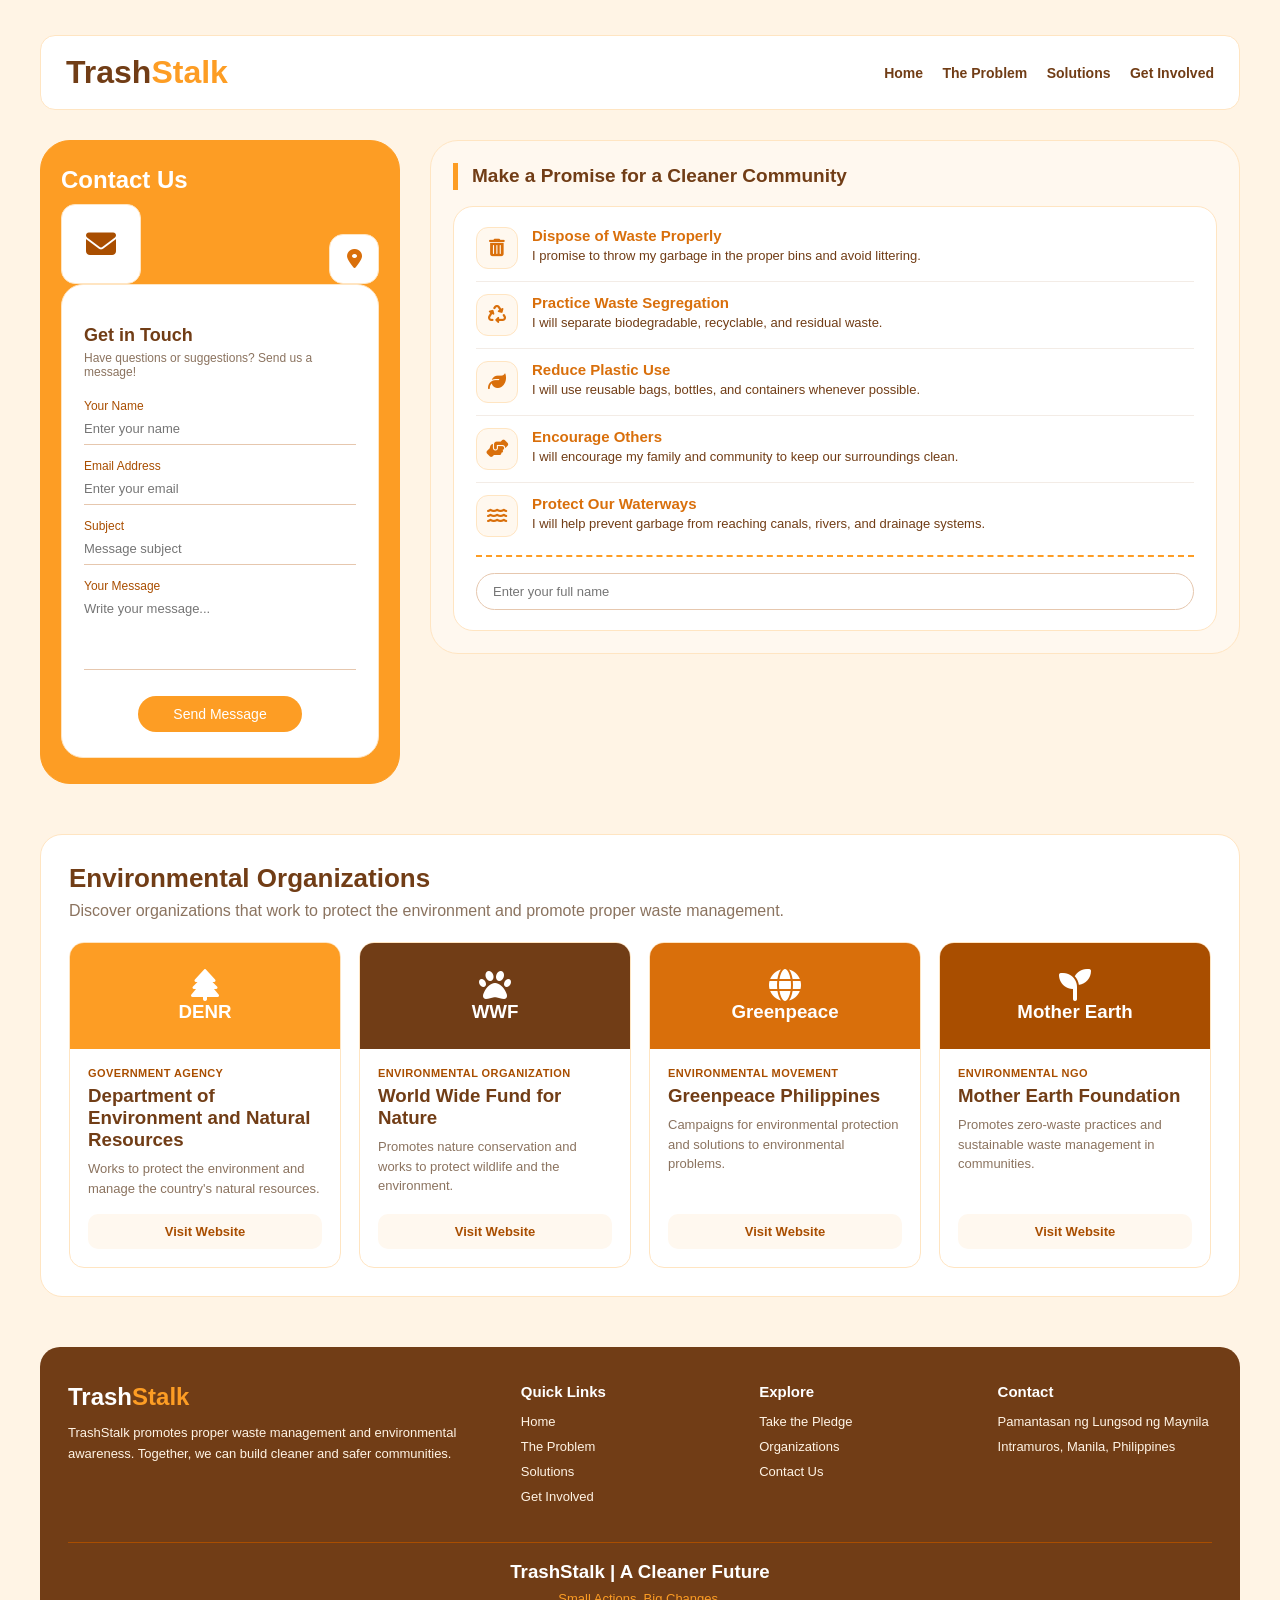
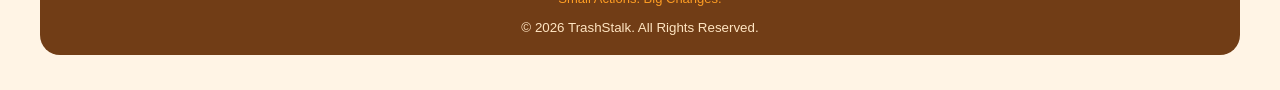
==== contact.html @ ccfb6113 "lahat" ====
<!DOCTYPE html>
<html lang="en">
<head>
    <meta charset="UTF-8">
    <meta name="viewport" content="width=device-width, initial-scale=1.0">

    <title>TrashStalk | Get Involved</title>

    <link rel="stylesheet" href="https://cdnjs.cloudflare.com/ajax/libs/font-awesome/6.5.0/css/all.min.css">

    <style>
        * {
            box-sizing: border-box;
            margin: 0;
            padding: 0;
            font-family: Arial, sans-serif;
        }

        html {
            scroll-behavior: smooth;
        }

        body {
            background-color: #FFF4E5;
            color: #713D16;
            min-height: 100vh;
            padding: 35px 25px;
        }

        /* HEADER */
        header {
            max-width: 1200px;
            margin: auto;
            background-color: #FFFFFF;
            padding: 18px 25px;
            border-radius: 15px;
            border: 1px solid #FFE5C2;
            display: flex;
            justify-content: space-between;
            align-items: center;
        }

        header h1 {
            color: #713D16;
        }

        header h1 span {
            color: #FD9D24;
        }

        nav a {
            color: #713D16;
            text-decoration: none;
            margin-left: 15px;
            font-weight: bold;
            font-size: 14px;
        }

        nav a:hover {
            color: #D96F0B;
        }

        main {
            max-width: 1200px;
            margin: auto;
        }

        .page-wrapper {
            display: flex;
            gap: 30px;
            align-items: flex-start;
            margin-top: 30px;
        }

        /* CONTACT SECTION */
        .card-container {
            width: 360px;
            flex-shrink: 0;
            background-color: #FD9D24;
            padding: 25px 20px;
            border-radius: 30px;
            border: 1px solid #FD9D24;
        }

        .contact-title {
            color: #FFFFFF;
            font-size: 24px;
            margin-bottom: 20px;
        }

        input[type="radio"] {
            display: none;
        }

        .tabs {
            display: flex;
            justify-content: space-between;
            align-items: flex-end;
            height: 70px;
            position: relative;
            z-index: 2;
        }

        .tab-icon {
            background-color: #FFFFFF;
            color: #D96F0B;
            width: 50px;
            height: 50px;
            border-radius: 14px;
            display: flex;
            justify-content: center;
            align-items: center;
            font-size: 20px;
            cursor: pointer;
            transition: 0.4s;
            border: 1px solid #FFE5C2;
        }

        #btn-contact:checked ~ .tabs label[for="btn-contact"],
        #btn-map:checked ~ .tabs label[for="btn-map"] {
            width: 80px;
            height: 80px;
            font-size: 30px;
            color: #A94E00;
        }

        .slider-window {
            background-color: #FFFFFF;
            border-radius: 22px;
            overflow: hidden;
            border: 1px solid #FFE5C2;
        }

        .slider-track {
            display: flex;
            width: 200%;
            transition: transform 0.5s ease;
        }

        #btn-contact:checked ~ .slider-window .slider-track {
            transform: translateX(0);
        }

        #btn-map:checked ~ .slider-window .slider-track {
            transform: translateX(-50%);
        }

        .slide {
            width: 50%;
            flex-shrink: 0;
            padding: 40px 22px 25px;
        }

        .slide h2 {
            color: #713D16;
            font-size: 18px;
            margin-bottom: 5px;
        }

        .slide p {
            color: #8B735F;
            font-size: 12px;
            margin-bottom: 20px;
        }

        .slide form label {
            display: block;
            font-size: 12px;
            color: #A94E00;
            margin-top: 14px;
        }

        .slide form input,
        .slide form textarea {
            width: 100%;
            border: none;
            border-bottom: 1px solid #E6C7AE;
            padding: 8px 0;
            font-size: 13px;
            outline: none;
            resize: none;
            color: #713D16;
        }

        .slide form input:focus,
        .slide form textarea:focus {
            border-bottom: 1px solid #FD9D24;
        }

        .submit-btn {
            display: block;
            margin: 22px auto 0;
            padding: 10px 35px;
            background-color: #FD9D24;
            color: #FFFFFF;
            border: none;
            border-radius: 20px;
            font-size: 14px;
            cursor: pointer;
        }

        .submit-btn:hover {
            background-color: #D96F0B;
        }

        /* MAP */
        .map-box {
            margin-top: 15px;
            height: 270px;
            border-radius: 15px;
            overflow: hidden;
            position: relative;
        }

        .map-box iframe {
            width: 100%;
            height: 100%;
            border: none;
        }

        .map-label {
            position: absolute;
            top: 10px;
            left: 10px;
            right: 10px;
            background-color: #FFFFFF;
            padding: 10px;
            border-radius: 8px;
            border: 1px solid #FFE5C2;
            font-size: 11px;
            z-index: 1;
        }

        .map-label strong {
            display: block;
            color: #713D16;
        }

        .map-label span {
            display: block;
            color: #8B735F;
            margin-top: 4px;
        }

        /* PLEDGE SECTION */
        .pledge-container {
            flex: 1;
            background-color: #FFF8EF;
            border: 1px solid #FFE5C2;
            padding: 22px;
            border-radius: 28px;
        }

        .pledge-main-title {
            color: #713D16;
            border-left: 5px solid #FD9D24;
            padding-left: 14px;
            font-size: 19px;
            line-height: 1.4;
            margin-bottom: 16px;
        }

        .pledge-card {
            background-color: #FFFFFF;
            border-radius: 20px;
            padding: 20px 22px;
            border: 1px solid #FFE5C2;
        }

        .pledge-list {
            display: flex;
            flex-direction: column;
            gap: 12px;
        }

        .pledge-item {
            display: flex;
            align-items: flex-start;
            gap: 14px;
            padding-bottom: 12px;
            border-bottom: 1px solid #F3ECE6;
        }

        .pledge-item:last-child {
            border-bottom: none;
            padding-bottom: 0;
        }

        .pledge-icon {
            width: 42px;
            height: 42px;
            flex-shrink: 0;
            background-color: #FFF8EF;
            color: #D96F0B;
            border-radius: 12px;
            border: 1px solid #FFE5C2;
            display: flex;
            justify-content: center;
            align-items: center;
            font-size: 18px;
        }

        .pledge-text h3 {
            font-size: 15px;
            color: #D96F0B;
            margin-bottom: 3px;
        }

        .pledge-text p {
            font-size: 13px;
            color: #713D16;
            line-height: 1.45;
        }

        .pledge-sign {
            margin-top: 18px;
            padding-top: 16px;
            border-top: 2px dashed #FD9D24;
            display: flex;
            gap: 12px;
            align-items: center;
        }

        .pledge-sign input {
            flex: 1;
            min-width: 0;
            border: 1px solid #E6C7AE;
            border-radius: 20px;
            padding: 10px 16px;
            font-size: 13px;
            color: #713D16;
            outline: none;
        }

        .pledge-sign input:focus {
            border-color: #FD9D24;
        }

        /* ORGANIZATIONS */
        .organizations {
            margin-top: 50px;
            background-color: #FFFFFF;
            padding: 28px;
            border-radius: 22px;
            border: 1px solid #FFE5C2;
        }

        .organizations > h1 {
            color: #713D16;
            font-size: 26px;
        }

        .section-description {
            color: #8B735F;
            margin-top: 8px;
            margin-bottom: 22px;
        }

        .organization-list {
            display: grid;
            grid-template-columns: repeat(4, 1fr);
            gap: 18px;
        }

        .organization-card {
            background-color: #FFFFFF;
            border: 1px solid #FFE5C2;
            border-radius: 15px;
            overflow: hidden;
            display: flex;
            flex-direction: column;
            transition: transform 0.2s ease;
        }

        .organization-card:hover {
            transform: translateY(-3px);
        }

        .organization-heading {
            padding: 26px 12px;
            color: #FFFFFF;
            text-align: center;
        }

        .denr {
            background-color: #FD9D24;
        }

        .wwf {
            background-color: #713D16;
        }

        .greenpeace {
            background-color: #D96F0B;
        }

        .mother-earth {
            background-color: #A94E00;
        }

        .organization-info {
            padding: 18px;
            flex: 1;
            display: flex;
            flex-direction: column;
        }

        .organization-info small {
            color: #A94E00;
            font-weight: bold;
            text-transform: uppercase;
            font-size: 11px;
            letter-spacing: 0.4px;
        }

        .organization-info h3 {
            margin-top: 6px;
            margin-bottom: 8px;
            color: #713D16;
        }

        .organization-info p {
            color: #8B735F;
            font-size: 13px;
            line-height: 1.5;
            margin-bottom: 16px;
            flex: 1;
        }

        .organization-info a {
            display: block;
            background-color: #FFF8EF;
            color: #A94E00;
            text-align: center;
            padding: 10px;
            border-radius: 10px;
            font-size: 13px;
            font-weight: bold;
            text-decoration: none;
            transition: 0.25s ease;
        }

        .organization-info a:hover {
            background-color: #FD9D24;
            color: #FFFFFF;
        }

        /* FOOTER */
        footer {
            max-width: 1200px;
            margin: 50px auto 0;
            background-color: #713D16;
            color: #FFFFFF;
            padding: 36px 28px 20px;
            border-radius: 20px;
        }

        .footer-content {
            display: grid;
            grid-template-columns: 2fr 1fr 1fr 1fr;
            gap: 24px;
        }

        .footer-about h2 {
            margin-bottom: 12px;
        }

        .footer-about h2 span {
            color: #FD9D24;
        }

        .footer-about p {
            color: #FFF4E5;
            font-size: 13px;
            line-height: 1.6;
        }

        .footer-links h3 {
            font-size: 15px;
            color: #FFFFFF;
            margin-bottom: 14px;
        }

        .footer-links a,
        .footer-links p {
            display: block;
            color: #FFF4E5;
            font-size: 13px;
            margin-bottom: 10px;
            text-decoration: none;
        }

        .footer-links a:hover {
            color: #FD9D24;
        }

        .footer-bottom {
            text-align: center;
            border-top: 1px solid #A94E00;
            margin-top: 28px;
            padding-top: 18px;
        }

        .footer-bottom h3 {
            margin-bottom: 8px;
        }

        .footer-bottom p {
            color: #FD9D24;
            font-size: 13px;
            margin-bottom: 5px;
        }

        .footer-bottom small {
            display: block;
            color: #FFE5C2;
            margin-top: 14px;
        }

        /* RESPONSIVENESS */
        @media (max-width: 900px) {
            .page-wrapper {
                flex-direction: column;
            }

            .card-container {
                width: 100%;
            }

            .pledge-container {
                width: 100%;
            }

            .organization-list {
                grid-template-columns: repeat(2, 1fr);
            }

            .footer-content {
                grid-template-columns: repeat(2, 1fr);
            }
        }

        @media (max-width: 600px) {
            body {
                padding: 15px;
            }

            header {
                flex-direction: column;
                gap: 15px;
                text-align: center;
            }

            nav a {
                margin: 0 8px;
            }

            .pledge-container {
                padding: 18px;
            }

            .pledge-card {
                padding: 18px;
            }

            .pledge-item {
                flex-direction: column;
            }

            .pledge-sign {
                flex-direction: column;
            }

            .pledge-sign input {
                width: 100%;
            }

            .organization-list {
                grid-template-columns: 1fr;
            }

            .footer-content {
                grid-template-columns: 1fr;
            }
        }
    </style>
</head>

<body>

    <!-- HEADER -->
    <header>
        <h1>Trash<span>Stalk</span></h1>

        <nav>
            <a href="index.html">Home</a>
            <a href="problem.html">The Problem</a>
            <a href="solutions.html">Solutions</a>
            <a href="get-involved.html">Get Involved</a>
        </nav>
    </header>

    <main>

        <div class="page-wrapper">

            <!-- CONTACT SECTION -->
            <section class="card-container" id="contact">

                <h1 class="contact-title">Contact Us</h1>

                <input type="radio" name="slider" id="btn-contact" checked>
                <input type="radio" name="slider" id="btn-map">

                <div class="tabs">

                    <label for="btn-contact" class="tab-icon">
                        <i class="fas fa-envelope"></i>
                    </label>

                    <label for="btn-map" class="tab-icon">
                        <i class="fas fa-map-marker-alt"></i>
                    </label>

                </div>

                <div class="slider-window">

                    <div class="slider-track">

                        <!-- CONTACT FORM -->
                        <div class="slide">

                            <h2>Get in Touch</h2>

                            <p>
                                Have questions or suggestions?
                                Send us a message!
                            </p>

                            <form action="mailto:trashstalk@example.com"
                                method="post"
                                enctype="text/plain">

                                <label for="name">Your Name</label>
                                <input
                                    type="text"
                                    id="name"
                                    name="Name"
                                    placeholder="Enter your name"
                                    required
                                >

                                <label for="email">Email Address</label>
                                <input
                                    type="email"
                                    id="email"
                                    name="Email"
                                    placeholder="Enter your email"
                                    required
                                >

                                <label for="subject">Subject</label>
                                <input
                                    type="text"
                                    id="subject"
                                    name="Subject"
                                    placeholder="Message subject"
                                    required
                                >

                                <label for="message">Your Message</label>
                                <textarea
                                    id="message"
                                    name="Message"
                                    rows="4"
                                    placeholder="Write your message..."
                                    required
                                ></textarea>

                                <button type="submit" class="submit-btn">
                                    Send Message
                                </button>

                            </form>

                        </div>

                        <!-- MAP -->
                        <div class="slide">

                            <h2>Find Us Here</h2>

                            <p>
                                Visit us and learn more about our advocacy.
                            </p>

                            <div class="map-box">

                                <div class="map-label">
                                    <strong>TrashStalk</strong>
                                    <span>Pamantasan ng Lungsod ng Maynila</span>
                                </div>

                                <iframe
                                    src="https://maps.google.com/maps?q=Pamantasan%20ng%20Lungsod%20ng%20Maynila&t=&z=15&ie=UTF8&iwloc=&output=embed"
                                    loading="lazy"
                                    allowfullscreen>
                                </iframe>

                            </div>

                        </div>

                    </div>
                </div>

            </section>

            <!-- PLEDGE SECTION -->
            <section class="pledge-container" id="pledge">

                <h2 class="pledge-main-title">
                    Make a Promise for a Cleaner Community
                </h2>

                <div class="pledge-card">

                    <div class="pledge-list">

                        <div class="pledge-item">

                            <div class="pledge-icon">
                                <i class="fas fa-trash-alt"></i>
                            </div>

                            <div class="pledge-text">
                                <h3>Dispose of Waste Properly</h3>

                                <p>
                                    I promise to throw my garbage in the
                                    proper bins and avoid littering.
                                </p>
                            </div>

                        </div>

                        <div class="pledge-item">

                            <div class="pledge-icon">
                                <i class="fas fa-recycle"></i>
                            </div>

                            <div class="pledge-text">
                                <h3>Practice Waste Segregation</h3>

                                <p>
                                    I will separate biodegradable,
                                    recyclable, and residual waste.
                                </p>
                            </div>

                        </div>

                        <div class="pledge-item">

                            <div class="pledge-icon">
                                <i class="fas fa-leaf"></i>
                            </div>

                            <div class="pledge-text">
                                <h3>Reduce Plastic Use</h3>

                                <p>
                                    I will use reusable bags, bottles,
                                    and containers whenever possible.
                                </p>
                            </div>

                        </div>

                        <div class="pledge-item">

                            <div class="pledge-icon">
                                <i class="fas fa-hands-helping"></i>
                            </div>

                            <div class="pledge-text">
                                <h3>Encourage Others</h3>

                                <p>
                                    I will encourage my family and community
                                    to keep our surroundings clean.
                                </p>
                            </div>

                        </div>

                        <div class="pledge-item">

                            <div class="pledge-icon">
                                <i class="fas fa-water"></i>
                            </div>

                            <div class="pledge-text">
                                <h3>Protect Our Waterways</h3>

                                <p>
                                    I will help prevent garbage from reaching
                                    canals, rivers, and drainage systems.
                                </p>
                            </div>

                        </div>

                    </div>

                    <!-- PLEDGE NAME INPUT -->
                    <div class="pledge-sign">

                        <input
                            type="text"
                            id="pledgeName"
                            name="pledgeName"
                            placeholder="Enter your full name"
                        >

                    </div>

                </div>

            </section>

        </div>

        <!-- ENVIRONMENTAL ORGANIZATIONS -->
        <section class="organizations" id="organizations">

            <h1>Environmental Organizations</h1>

            <p class="section-description">
                Discover organizations that work to protect the environment
                and promote proper waste management.
            </p>

            <div class="organization-list">

                <!-- DENR -->
                <div class="organization-card">

                    <div class="organization-heading denr">
                        <i class="fas fa-tree fa-2x"></i>
                        <h3>DENR</h3>
                    </div>

                    <div class="organization-info">

                        <small>Government Agency</small>

                        <h3>
                            Department of Environment and Natural Resources
                        </h3>

                        <p>
                            Works to protect the environment and manage
                            the country's natural resources.
                        </p>

                        <a href="https://www.denr.gov.ph/" target="_blank">
                            Visit Website
                        </a>

                    </div>

                </div>

                <!-- WWF -->
                <div class="organization-card">

                    <div class="organization-heading wwf">
                        <i class="fas fa-paw fa-2x"></i>
                        <h3>WWF</h3>
                    </div>

                    <div class="organization-info">

                        <small>Environmental Organization</small>

                        <h3>World Wide Fund for Nature</h3>

                        <p>
                            Promotes nature conservation and works to protect
                            wildlife and the environment.
                        </p>

                        <a href="https://www.wwf.org.ph/" target="_blank">
                            Visit Website
                        </a>

                    </div>

                </div>

                <!-- GREENPEACE -->
                <div class="organization-card">

                    <div class="organization-heading greenpeace">
                        <i class="fas fa-globe fa-2x"></i>
                        <h3>Greenpeace</h3>
                    </div>

                    <div class="organization-info">

                        <small>Environmental Movement</small>

                        <h3>Greenpeace Philippines</h3>

                        <p>
                            Campaigns for environmental protection and
                            solutions to environmental problems.
                        </p>

                        <a href="https://www.greenpeace.org/philippines/" target="_blank">
                            Visit Website
                        </a>

                    </div>

                </div>

                <!-- MOTHER EARTH FOUNDATION -->
                <div class="organization-card">

                    <div class="organization-heading mother-earth">
                        <i class="fas fa-seedling fa-2x"></i>
                        <h3>Mother Earth</h3>
                    </div>

                    <div class="organization-info">

                        <small>Environmental NGO</small>

                        <h3>Mother Earth Foundation</h3>

                        <p>
                            Promotes zero-waste practices and sustainable
                            waste management in communities.
                        </p>

                        <a href="https://www.motherearthphil.org/" target="_blank">
                            Visit Website
                        </a>

                    </div>

                </div>

            </div>

        </section>

    </main>

    <!-- FOOTER -->
    <footer>

        <div class="footer-content">

            <div class="footer-about">

                <h2>Trash<span>Stalk</span></h2>

                <p>
                    TrashStalk promotes proper waste management and
                    environmental awareness. Together, we can build
                    cleaner and safer communities.
                </p>

            </div>

            <div class="footer-links">

                <h3>Quick Links</h3>

                <a href="index.html">Home</a>
                <a href="problem.html">The Problem</a>
                <a href="solutions.html">Solutions</a>
                <a href="get-involved.html">Get Involved</a>

            </div>

            <div class="footer-links">

                <h3>Explore</h3>

                <a href="#pledge">Take the Pledge</a>
                <a href="#organizations">Organizations</a>
                <a href="#contact">Contact Us</a>

            </div>

            <div class="footer-links">

                <h3>Contact</h3>

                <p>Pamantasan ng Lungsod ng Maynila</p>
                <p>Intramuros, Manila, Philippines</p>

            </div>

        </div>

        <div class="footer-bottom">

            <h3>TrashStalk | A Cleaner Future</h3>

            <p>Small Actions. Big Changes.</p>

            <small>
                © 2026 TrashStalk. All Rights Reserved.
            </small>

        </div>

    </footer>

</body>
</html>
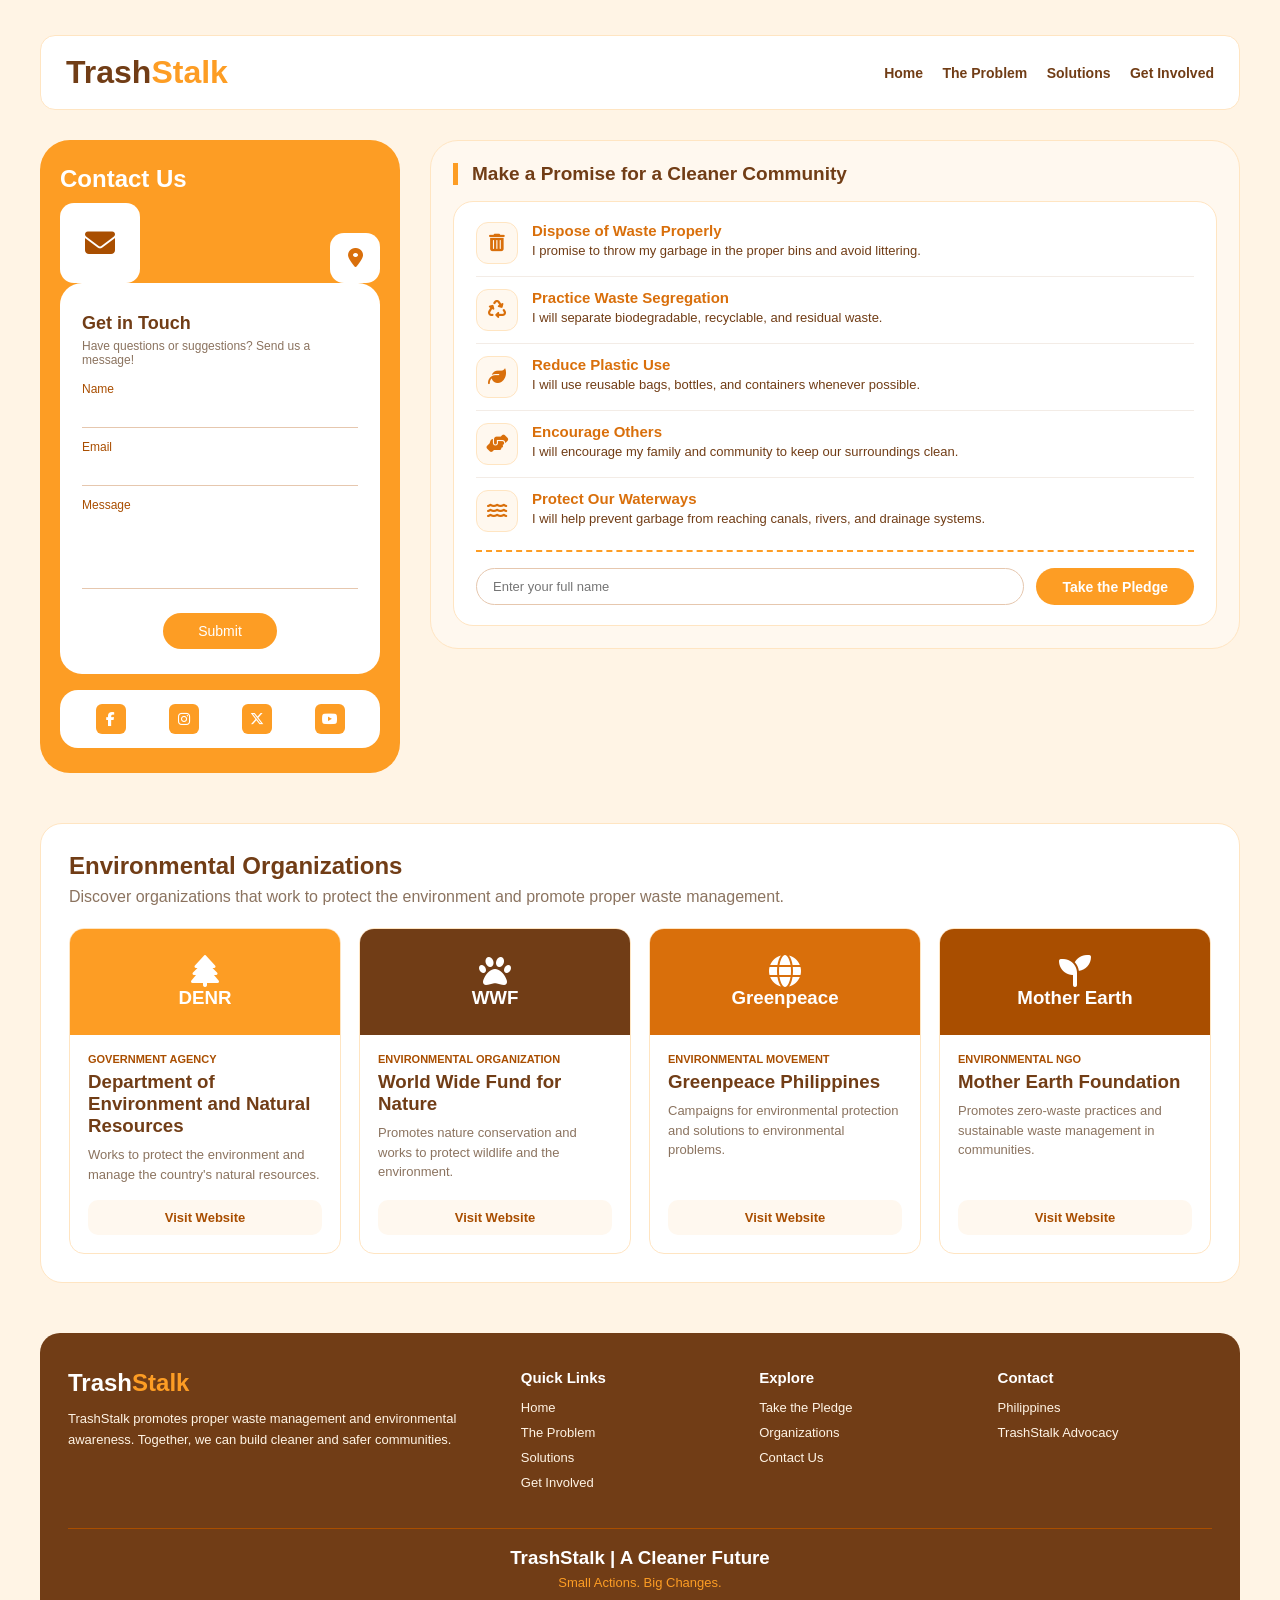
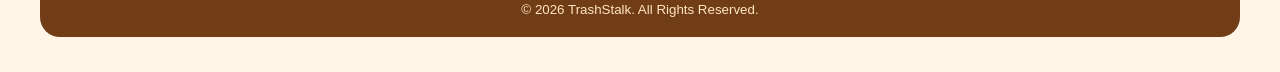
==== commit 676adbf1: "Refactor contact.html for better layout and styles Refactor contact.html for improved structure and " ====
--- a/contact.html
+++ b/contact.html
@@ -1,14 +1,10 @@
-
 <!DOCTYPE html>
 <html lang="en">
 <head>
     <meta charset="UTF-8">
     <meta name="viewport" content="width=device-width, initial-scale=1.0">
-
     <title>TrashStalk | Get Involved</title>
-
     <link rel="stylesheet" href="https://cdnjs.cloudflare.com/ajax/libs/font-awesome/6.5.0/css/all.min.css">
-
     <style>
         * {
             box-sizing: border-box;
@@ -24,11 +20,9 @@
         body {
             background-color: #FFF4E5;
             color: #713D16;
-            min-height: 100vh;
             padding: 35px 25px;
         }
 
-        /* HEADER */
         header {
             max-width: 1200px;
             margin: auto;
@@ -41,10 +35,6 @@
             align-items: center;
         }
 
-        header h1 {
-            color: #713D16;
-        }
-
         header h1 span {
             color: #FD9D24;
         }
@@ -73,14 +63,11 @@
             margin-top: 30px;
         }
 
-        /* CONTACT SECTION */
         .card-container {
             width: 360px;
-            flex-shrink: 0;
             background-color: #FD9D24;
             padding: 25px 20px;
             border-radius: 30px;
-            border: 1px solid #FD9D24;
         }
 
         .contact-title {
@@ -98,8 +85,6 @@
             justify-content: space-between;
             align-items: flex-end;
             height: 70px;
-            position: relative;
-            z-index: 2;
         }
 
         .tab-icon {
@@ -113,8 +98,7 @@
             align-items: center;
             font-size: 20px;
             cursor: pointer;
-            transition: 0.4s;
-            border: 1px solid #FFE5C2;
+            transition: 0.3s;
         }
 
         #btn-contact:checked ~ .tabs label[for="btn-contact"],
@@ -129,17 +113,12 @@
             background-color: #FFFFFF;
             border-radius: 22px;
             overflow: hidden;
-            border: 1px solid #FFE5C2;
         }
 
         .slider-track {
             display: flex;
             width: 200%;
-            transition: transform 0.5s ease;
-        }
-
-        #btn-contact:checked ~ .slider-window .slider-track {
-            transform: translateX(0);
+            transition: transform 0.4s ease;
         }
 
         #btn-map:checked ~ .slider-window .slider-track {
@@ -148,12 +127,12 @@
 
         .slide {
             width: 50%;
+            min-width: 50%;
             flex-shrink: 0;
-            padding: 40px 22px 25px;
+            padding: 30px 22px 25px;
         }
 
         .slide h2 {
-            color: #713D16;
             font-size: 18px;
             margin-bottom: 5px;
         }
@@ -161,14 +140,14 @@
         .slide p {
             color: #8B735F;
             font-size: 12px;
-            margin-bottom: 20px;
+            margin-bottom: 15px;
         }
 
         .slide form label {
             display: block;
             font-size: 12px;
             color: #A94E00;
-            margin-top: 14px;
+            margin-top: 12px;
         }
 
         .slide form input,
@@ -181,16 +160,17 @@
             outline: none;
             resize: none;
             color: #713D16;
+            background-color: transparent;
         }
 
         .slide form input:focus,
         .slide form textarea:focus {
-            border-bottom: 1px solid #FD9D24;
+            border-bottom-color: #FD9D24;
         }
 
         .submit-btn {
             display: block;
-            margin: 22px auto 0;
+            margin: 20px auto 0;
             padding: 10px 35px;
             background-color: #FD9D24;
             color: #FFFFFF;
@@ -204,9 +184,7 @@
             background-color: #D96F0B;
         }
 
-        /* MAP */
         .map-box {
-            margin-top: 15px;
             height: 270px;
             border-radius: 15px;
             overflow: hidden;
@@ -227,23 +205,41 @@
             background-color: #FFFFFF;
             padding: 10px;
             border-radius: 8px;
-            border: 1px solid #FFE5C2;
             font-size: 11px;
-            z-index: 1;
-        }
-
-        .map-label strong {
-            display: block;
-            color: #713D16;
         }
 
         .map-label span {
             display: block;
             color: #8B735F;
-            margin-top: 4px;
-        }
-
-        /* PLEDGE SECTION */
+            margin-top: 3px;
+        }
+
+        .socials {
+            background-color: #FFFFFF;
+            margin-top: 16px;
+            padding: 14px;
+            border-radius: 18px;
+            display: flex;
+            justify-content: space-around;
+        }
+
+        .socials a {
+            width: 30px;
+            height: 30px;
+            background-color: #FD9D24;
+            color: #FFFFFF;
+            border-radius: 6px;
+            display: flex;
+            justify-content: center;
+            align-items: center;
+            text-decoration: none;
+            font-size: 14px;
+        }
+
+        .socials a:hover {
+            background-color: #D96F0B;
+        }
+
         .pledge-container {
             flex: 1;
             background-color: #FFF8EF;
@@ -253,11 +249,9 @@
         }
 
         .pledge-main-title {
-            color: #713D16;
             border-left: 5px solid #FD9D24;
             padding-left: 14px;
             font-size: 19px;
-            line-height: 1.4;
             margin-bottom: 16px;
         }
 
@@ -276,7 +270,6 @@
 
         .pledge-item {
             display: flex;
-            align-items: flex-start;
             gap: 14px;
             padding-bottom: 12px;
             border-bottom: 1px solid #F3ECE6;
@@ -290,7 +283,6 @@
         .pledge-icon {
             width: 42px;
             height: 42px;
-            flex-shrink: 0;
             background-color: #FFF8EF;
             color: #D96F0B;
             border-radius: 12px;
@@ -299,6 +291,7 @@
             justify-content: center;
             align-items: center;
             font-size: 18px;
+            flex-shrink: 0;
         }
 
         .pledge-text h3 {
@@ -309,7 +302,6 @@
 
         .pledge-text p {
             font-size: 13px;
-            color: #713D16;
             line-height: 1.45;
         }
 
@@ -319,12 +311,10 @@
             border-top: 2px dashed #FD9D24;
             display: flex;
             gap: 12px;
-            align-items: center;
         }
 
         .pledge-sign input {
             flex: 1;
-            min-width: 0;
             border: 1px solid #E6C7AE;
             border-radius: 20px;
             padding: 10px 16px;
@@ -333,11 +323,21 @@
             outline: none;
         }
 
-        .pledge-sign input:focus {
-            border-color: #FD9D24;
-        }
-
-        /* ORGANIZATIONS */
+        .pledge-btn {
+            padding: 10px 26px;
+            background-color: #FD9D24;
+            color: #FFFFFF;
+            border: none;
+            border-radius: 20px;
+            font-size: 14px;
+            font-weight: bold;
+            cursor: pointer;
+        }
+
+        .pledge-btn:hover {
+            background-color: #D96F0B;
+        }
+
         .organizations {
             margin-top: 50px;
             background-color: #FFFFFF;
@@ -346,15 +346,9 @@
             border: 1px solid #FFE5C2;
         }
 
-        .organizations > h1 {
-            color: #713D16;
-            font-size: 26px;
-        }
-
         .section-description {
             color: #8B735F;
-            margin-top: 8px;
-            margin-bottom: 22px;
+            margin: 8px 0 22px;
         }
 
         .organization-list {
@@ -364,17 +358,11 @@
         }
 
         .organization-card {
-            background-color: #FFFFFF;
             border: 1px solid #FFE5C2;
             border-radius: 15px;
             overflow: hidden;
             display: flex;
             flex-direction: column;
-            transition: transform 0.2s ease;
-        }
-
-        .organization-card:hover {
-            transform: translateY(-3px);
         }
 
         .organization-heading {
@@ -383,21 +371,10 @@
             text-align: center;
         }
 
-        .denr {
-            background-color: #FD9D24;
-        }
-
-        .wwf {
-            background-color: #713D16;
-        }
-
-        .greenpeace {
-            background-color: #D96F0B;
-        }
-
-        .mother-earth {
-            background-color: #A94E00;
-        }
+        .denr { background-color: #FD9D24; }
+        .wwf { background-color: #713D16; }
+        .greenpeace { background-color: #D96F0B; }
+        .mother-earth { background-color: #A94E00; }
 
         .organization-info {
             padding: 18px;
@@ -411,13 +388,10 @@
             font-weight: bold;
             text-transform: uppercase;
             font-size: 11px;
-            letter-spacing: 0.4px;
         }
 
         .organization-info h3 {
-            margin-top: 6px;
-            margin-bottom: 8px;
-            color: #713D16;
+            margin: 6px 0 8px;
         }
 
         .organization-info p {
@@ -438,7 +412,6 @@
             font-size: 13px;
             font-weight: bold;
             text-decoration: none;
-            transition: 0.25s ease;
         }
 
         .organization-info a:hover {
@@ -446,7 +419,6 @@
             color: #FFFFFF;
         }
 
-        /* FOOTER */
         footer {
             max-width: 1200px;
             margin: 50px auto 0;
@@ -478,7 +450,6 @@
 
         .footer-links h3 {
             font-size: 15px;
-            color: #FFFFFF;
             margin-bottom: 14px;
         }
 
@@ -502,40 +473,29 @@
             padding-top: 18px;
         }
 
-        .footer-bottom h3 {
-            margin-bottom: 8px;
-        }
-
         .footer-bottom p {
             color: #FD9D24;
             font-size: 13px;
-            margin-bottom: 5px;
+            margin: 6px 0;
         }
 
         .footer-bottom small {
             display: block;
             color: #FFE5C2;
-            margin-top: 14px;
-        }
-
-        /* RESPONSIVENESS */
+            margin-top: 12px;
+        }
+
         @media (max-width: 900px) {
             .page-wrapper {
                 flex-direction: column;
             }
 
-            .card-container {
-                width: 100%;
-            }
-
+            .card-container,
             .pledge-container {
                 width: 100%;
             }
 
-            .organization-list {
-                grid-template-columns: repeat(2, 1fr);
-            }
-
+            .organization-list,
             .footer-content {
                 grid-template-columns: repeat(2, 1fr);
             }
@@ -549,50 +509,22 @@
             header {
                 flex-direction: column;
                 gap: 15px;
-                text-align: center;
             }
 
-            nav a {
-                margin: 0 8px;
-            }
-
-            .pledge-container {
-                padding: 18px;
-            }
-
-            .pledge-card {
-                padding: 18px;
-            }
-
-            .pledge-item {
+            .pledge-item,
+            .pledge-sign,
+            .organization-list,
+            .footer-content {
+                grid-template-columns: 1fr;
                 flex-direction: column;
             }
-
-            .pledge-sign {
-                flex-direction: column;
-            }
-
-            .pledge-sign input {
-                width: 100%;
-            }
-
-            .organization-list {
-                grid-template-columns: 1fr;
-            }
-
-            .footer-content {
-                grid-template-columns: 1fr;
-            }
         }
     </style>
 </head>
-
 <body>
 
-    <!-- HEADER -->
     <header>
         <h1>Trash<span>Stalk</span></h1>
-
         <nav>
             <a href="index.html">Home</a>
             <a href="problem.html">The Problem</a>
@@ -602,427 +534,217 @@
     </header>
 
     <main>
-
         <div class="page-wrapper">
 
-            <!-- CONTACT SECTION -->
             <section class="card-container" id="contact">
-
                 <h1 class="contact-title">Contact Us</h1>
 
                 <input type="radio" name="slider" id="btn-contact" checked>
                 <input type="radio" name="slider" id="btn-map">
 
                 <div class="tabs">
-
-                    <label for="btn-contact" class="tab-icon">
-                        <i class="fas fa-envelope"></i>
-                    </label>
-
-                    <label for="btn-map" class="tab-icon">
-                        <i class="fas fa-map-marker-alt"></i>
-                    </label>
-
+                    <label for="btn-contact" class="tab-icon"><i class="fas fa-envelope"></i></label>
+                    <label for="btn-map" class="tab-icon"><i class="fas fa-map-marker-alt"></i></label>
                 </div>
 
                 <div class="slider-window">
-
                     <div class="slider-track">
 
-                        <!-- CONTACT FORM -->
                         <div class="slide">
-
                             <h2>Get in Touch</h2>
-
-                            <p>
-                                Have questions or suggestions?
-                                Send us a message!
-                            </p>
-
-                            <form action="mailto:trashstalk@example.com"
-                                method="post"
-                                enctype="text/plain">
-
-                                <label for="name">Your Name</label>
-                                <input
-                                    type="text"
-                                    id="name"
-                                    name="Name"
-                                    placeholder="Enter your name"
-                                    required
-                                >
-
-                                <label for="email">Email Address</label>
-                                <input
-                                    type="email"
-                                    id="email"
-                                    name="Email"
-                                    placeholder="Enter your email"
-                                    required
-                                >
-
-                                <label for="subject">Subject</label>
-                                <input
-                                    type="text"
-                                    id="subject"
-                                    name="Subject"
-                                    placeholder="Message subject"
-                                    required
-                                >
-
-                                <label for="message">Your Message</label>
-                                <textarea
-                                    id="message"
-                                    name="Message"
-                                    rows="4"
-                                    placeholder="Write your message..."
-                                    required
-                                ></textarea>
-
-                                <button type="submit" class="submit-btn">
-                                    Send Message
-                                </button>
-
+                            <p>Have questions or suggestions? Send us a message!</p>
+
+                            <form action="https://api.web3forms.com/submit" method="POST">
+                                <input type="hidden" name="access_key" value="c761d548-f47e-4f67-9a6d-1a9cb1a3ffc9">
+
+                                <label for="name">Name</label>
+                                <input type="text" id="name" name="name" required>
+
+                                <label for="email">Email</label>
+                                <input type="email" id="email" name="email" required>
+
+                                <label for="message">Message</label>
+                                <textarea id="message" name="message" rows="4" required></textarea>
+
+                                <button type="submit" class="submit-btn">Submit</button>
                             </form>
-
                         </div>
 
-                        <!-- MAP -->
                         <div class="slide">
-
                             <h2>Find Us Here</h2>
-
-                            <p>
-                                Visit us and learn more about our advocacy.
-                            </p>
+                            <p>Visit us and learn more about our advocacy.</p>
 
                             <div class="map-box">
-
                                 <div class="map-label">
                                     <strong>TrashStalk</strong>
-                                    <span>Pamantasan ng Lungsod ng Maynila</span>
+                                    <span>Philippines</span>
                                 </div>
-
-                                <iframe
-                                    src="https://maps.google.com/maps?q=Pamantasan%20ng%20Lungsod%20ng%20Maynila&t=&z=15&ie=UTF8&iwloc=&output=embed"
-                                    loading="lazy"
-                                    allowfullscreen>
-                                </iframe>
-
+                                <iframe src="https://maps.google.com/maps?q=Manila%20City%20Philippines&t=&z=13&ie=UTF8&iwloc=&output=embed"></iframe>
                             </div>
-
                         </div>
 
                     </div>
                 </div>
 
+                <div class="socials">
+                    <a href="https://www.facebook.com/" target="_blank"><i class="fab fa-facebook-f"></i></a>
+                    <a href="https://www.instagram.com/" target="_blank"><i class="fab fa-instagram"></i></a>
+                    <a href="https://www.twitter.com/" target="_blank"><i class="fab fa-x-twitter"></i></a>
+                    <a href="https://www.youtube.com/" target="_blank"><i class="fab fa-youtube"></i></a>
+                </div>
             </section>
 
-            <!-- PLEDGE SECTION -->
             <section class="pledge-container" id="pledge">
-
-                <h2 class="pledge-main-title">
-                    Make a Promise for a Cleaner Community
-                </h2>
+                <h2 class="pledge-main-title">Make a Promise for a Cleaner Community</h2>
 
                 <div class="pledge-card">
-
                     <div class="pledge-list">
 
                         <div class="pledge-item">
-
-                            <div class="pledge-icon">
-                                <i class="fas fa-trash-alt"></i>
-                            </div>
-
+                            <div class="pledge-icon"><i class="fas fa-trash-alt"></i></div>
                             <div class="pledge-text">
                                 <h3>Dispose of Waste Properly</h3>
-
-                                <p>
-                                    I promise to throw my garbage in the
-                                    proper bins and avoid littering.
-                                </p>
+                                <p>I promise to throw my garbage in the proper bins and avoid littering.</p>
                             </div>
-
                         </div>
 
                         <div class="pledge-item">
-
-                            <div class="pledge-icon">
-                                <i class="fas fa-recycle"></i>
-                            </div>
-
+                            <div class="pledge-icon"><i class="fas fa-recycle"></i></div>
                             <div class="pledge-text">
                                 <h3>Practice Waste Segregation</h3>
-
-                                <p>
-                                    I will separate biodegradable,
-                                    recyclable, and residual waste.
-                                </p>
+                                <p>I will separate biodegradable, recyclable, and residual waste.</p>
                             </div>
-
                         </div>
 
                         <div class="pledge-item">
-
-                            <div class="pledge-icon">
-                                <i class="fas fa-leaf"></i>
-                            </div>
-
+                            <div class="pledge-icon"><i class="fas fa-leaf"></i></div>
                             <div class="pledge-text">
                                 <h3>Reduce Plastic Use</h3>
-
-                                <p>
-                                    I will use reusable bags, bottles,
-                                    and containers whenever possible.
-                                </p>
+                                <p>I will use reusable bags, bottles, and containers whenever possible.</p>
                             </div>
-
                         </div>
 
                         <div class="pledge-item">
-
-                            <div class="pledge-icon">
-                                <i class="fas fa-hands-helping"></i>
-                            </div>
-
+                            <div class="pledge-icon"><i class="fas fa-hands-helping"></i></div>
                             <div class="pledge-text">
                                 <h3>Encourage Others</h3>
-
-                                <p>
-                                    I will encourage my family and community
-                                    to keep our surroundings clean.
-                                </p>
+                                <p>I will encourage my family and community to keep our surroundings clean.</p>
                             </div>
-
                         </div>
 
                         <div class="pledge-item">
-
-                            <div class="pledge-icon">
-                                <i class="fas fa-water"></i>
-                            </div>
-
+                            <div class="pledge-icon"><i class="fas fa-water"></i></div>
                             <div class="pledge-text">
                                 <h3>Protect Our Waterways</h3>
-
-                                <p>
-                                    I will help prevent garbage from reaching
-                                    canals, rivers, and drainage systems.
-                                </p>
+                                <p>I will help prevent garbage from reaching canals, rivers, and drainage systems.</p>
                             </div>
-
                         </div>
 
                     </div>
 
-                    <!-- PLEDGE NAME INPUT -->
                     <div class="pledge-sign">
-
-                        <input
-                            type="text"
-                            id="pledgeName"
-                            name="pledgeName"
-                            placeholder="Enter your full name"
-                        >
-
-                    </div>
-
+                        <input type="text" id="pledgeName" placeholder="Enter your full name">
+                        <button type="button" class="pledge-btn">Take the Pledge</button>
+                    </div>
                 </div>
-
             </section>
 
         </div>
 
-        <!-- ENVIRONMENTAL ORGANIZATIONS -->
         <section class="organizations" id="organizations">
-
             <h1>Environmental Organizations</h1>
-
-            <p class="section-description">
-                Discover organizations that work to protect the environment
-                and promote proper waste management.
-            </p>
+            <p class="section-description">Discover organizations that work to protect the environment and promote proper waste management.</p>
 
             <div class="organization-list">
-
-                <!-- DENR -->
                 <div class="organization-card">
-
                     <div class="organization-heading denr">
                         <i class="fas fa-tree fa-2x"></i>
                         <h3>DENR</h3>
                     </div>
-
                     <div class="organization-info">
-
                         <small>Government Agency</small>
-
-                        <h3>
-                            Department of Environment and Natural Resources
-                        </h3>
-
-                        <p>
-                            Works to protect the environment and manage
-                            the country's natural resources.
-                        </p>
-
-                        <a href="https://www.denr.gov.ph/" target="_blank">
-                            Visit Website
-                        </a>
-
-                    </div>
-
+                        <h3>Department of Environment and Natural Resources</h3>
+                        <p>Works to protect the environment and manage the country's natural resources.</p>
+                        <a href="https://www.denr.gov.ph/" target="_blank">Visit Website</a>
+                    </div>
                 </div>
 
-                <!-- WWF -->
                 <div class="organization-card">
-
                     <div class="organization-heading wwf">
                         <i class="fas fa-paw fa-2x"></i>
                         <h3>WWF</h3>
                     </div>
-
                     <div class="organization-info">
-
                         <small>Environmental Organization</small>
-
                         <h3>World Wide Fund for Nature</h3>
-
-                        <p>
-                            Promotes nature conservation and works to protect
-                            wildlife and the environment.
-                        </p>
-
-                        <a href="https://www.wwf.org.ph/" target="_blank">
-                            Visit Website
-                        </a>
-
-                    </div>
-
+                        <p>Promotes nature conservation and works to protect wildlife and the environment.</p>
+                        <a href="https://www.wwf.org.ph/" target="_blank">Visit Website</a>
+                    </div>
                 </div>
 
-                <!-- GREENPEACE -->
                 <div class="organization-card">
-
                     <div class="organization-heading greenpeace">
                         <i class="fas fa-globe fa-2x"></i>
                         <h3>Greenpeace</h3>
                     </div>
-
                     <div class="organization-info">
-
                         <small>Environmental Movement</small>
-
                         <h3>Greenpeace Philippines</h3>
-
-                        <p>
-                            Campaigns for environmental protection and
-                            solutions to environmental problems.
-                        </p>
-
-                        <a href="https://www.greenpeace.org/philippines/" target="_blank">
-                            Visit Website
-                        </a>
-
-                    </div>
-
+                        <p>Campaigns for environmental protection and solutions to environmental problems.</p>
+                        <a href="https://www.greenpeace.org/philippines/" target="_blank">Visit Website</a>
+                    </div>
                 </div>
 
-                <!-- MOTHER EARTH FOUNDATION -->
                 <div class="organization-card">
-
                     <div class="organization-heading mother-earth">
                         <i class="fas fa-seedling fa-2x"></i>
                         <h3>Mother Earth</h3>
                     </div>
-
                     <div class="organization-info">
-
                         <small>Environmental NGO</small>
-
                         <h3>Mother Earth Foundation</h3>
-
-                        <p>
-                            Promotes zero-waste practices and sustainable
-                            waste management in communities.
-                        </p>
-
-                        <a href="https://www.motherearthphil.org/" target="_blank">
-                            Visit Website
-                        </a>
-
-                    </div>
-
+                        <p>Promotes zero-waste practices and sustainable waste management in communities.</p>
+                        <a href="https://www.motherearthphil.org/" target="_blank">Visit Website</a>
+                    </div>
                 </div>
-
             </div>
-
         </section>
-
     </main>
 
-    <!-- FOOTER -->
     <footer>
-
         <div class="footer-content">
-
             <div class="footer-about">
-
                 <h2>Trash<span>Stalk</span></h2>
-
-                <p>
-                    TrashStalk promotes proper waste management and
-                    environmental awareness. Together, we can build
-                    cleaner and safer communities.
-                </p>
-
+                <p>TrashStalk promotes proper waste management and environmental awareness. Together, we can build cleaner and safer communities.</p>
             </div>
 
             <div class="footer-links">
-
                 <h3>Quick Links</h3>
-
                 <a href="index.html">Home</a>
                 <a href="problem.html">The Problem</a>
                 <a href="solutions.html">Solutions</a>
                 <a href="get-involved.html">Get Involved</a>
-
             </div>
 
             <div class="footer-links">
-
                 <h3>Explore</h3>
-
                 <a href="#pledge">Take the Pledge</a>
                 <a href="#organizations">Organizations</a>
                 <a href="#contact">Contact Us</a>
-
             </div>
 
             <div class="footer-links">
-
                 <h3>Contact</h3>
-
-                <p>Pamantasan ng Lungsod ng Maynila</p>
-                <p>Intramuros, Manila, Philippines</p>
-
+                <p>Philippines</p>
+                <p>TrashStalk Advocacy</p>
             </div>
-
         </div>
 
         <div class="footer-bottom">
-
             <h3>TrashStalk | A Cleaner Future</h3>
-
             <p>Small Actions. Big Changes.</p>
-
-            <small>
-                © 2026 TrashStalk. All Rights Reserved.
-            </small>
-
+            <small>© 2026 TrashStalk. All Rights Reserved.</small>
         </div>
-
     </footer>
 
 </body>
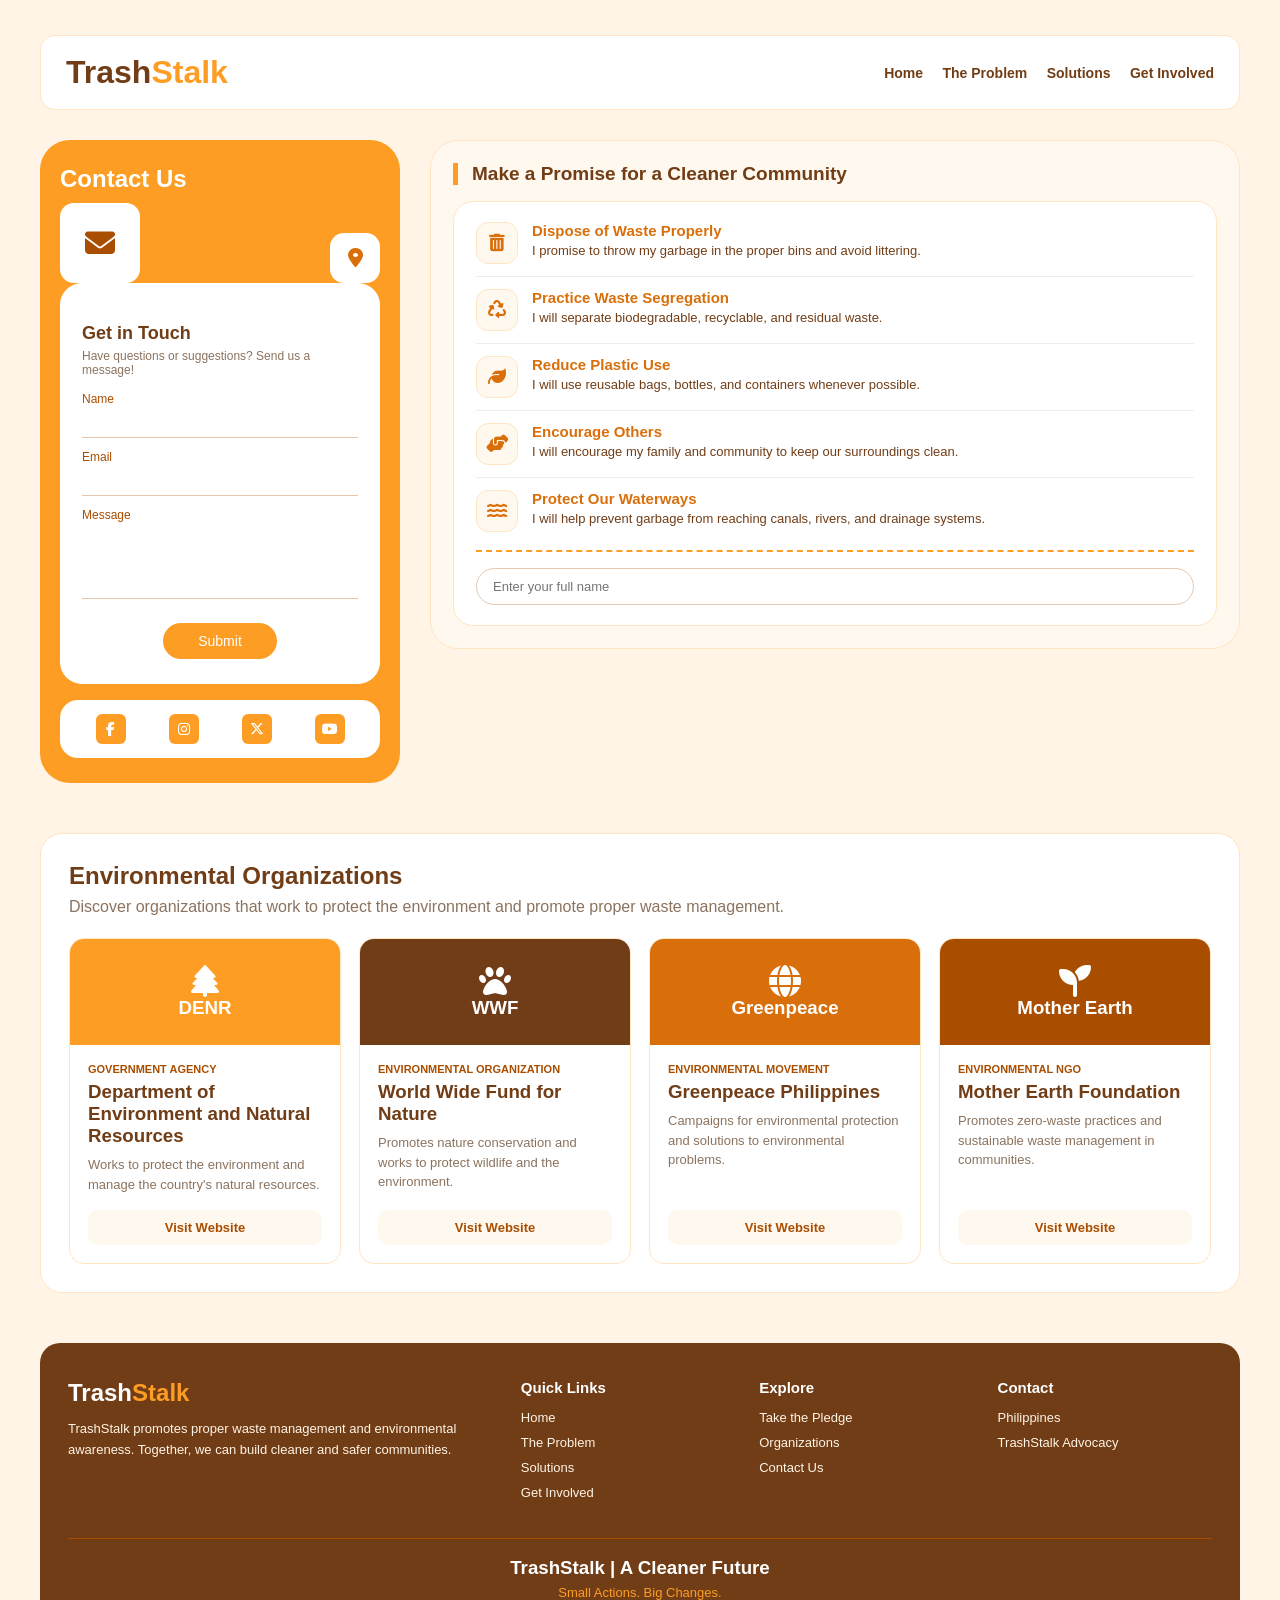
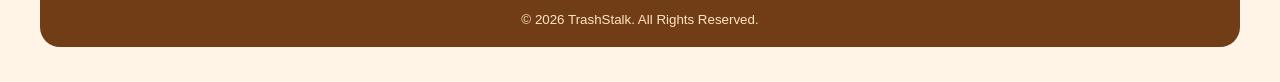
==== commit ffcf85d0: "Merge branch 'main' of https://github.com/caela-4/TrashStalk" ====
--- a/contact.html
+++ b/contact.html
@@ -127,9 +127,8 @@
 
         .slide {
             width: 50%;
-            min-width: 50%;
             flex-shrink: 0;
-            padding: 30px 22px 25px;
+            padding: 40px 22px 25px;
         }
 
         .slide h2 {
@@ -311,9 +310,10 @@
             border-top: 2px dashed #FD9D24;
             display: flex;
             gap: 12px;
-        }
-
-        .pledge-sign input {
+            align-items: center;
+        }
+
+        .pledge-sign input[type="text"] {
             flex: 1;
             border: 1px solid #E6C7AE;
             border-radius: 20px;
@@ -323,21 +323,11 @@
             outline: none;
         }
 
-        .pledge-btn {
-            padding: 10px 26px;
-            background-color: #FD9D24;
-            color: #FFFFFF;
-            border: none;
-            border-radius: 20px;
-            font-size: 14px;
-            font-weight: bold;
-            cursor: pointer;
-        }
-
-        .pledge-btn:hover {
-            background-color: #D96F0B;
-        }
-
+        .pledge-sign input:focus {
+            border-color: #FD9D24;
+        }
+
+        /* ORGANIZATIONS */
         .organizations {
             margin-top: 50px;
             background-color: #FFFFFF;
@@ -642,11 +632,20 @@
 
                     </div>
 
+                    <!-- PLEDGE NAME INPUT -->
                     <div class="pledge-sign">
-                        <input type="text" id="pledgeName" placeholder="Enter your full name">
-                        <button type="button" class="pledge-btn">Take the Pledge</button>
-                    </div>
+
+                        <input
+                            type="text"
+                            id="pledgeName"
+                            name="pledgeName"
+                            placeholder="Enter your full name"
+                        >
+
+                    </div>
+
                 </div>
+
             </section>
 
         </div>
@@ -748,4 +747,4 @@
     </footer>
 
 </body>
-</html>
+</html>
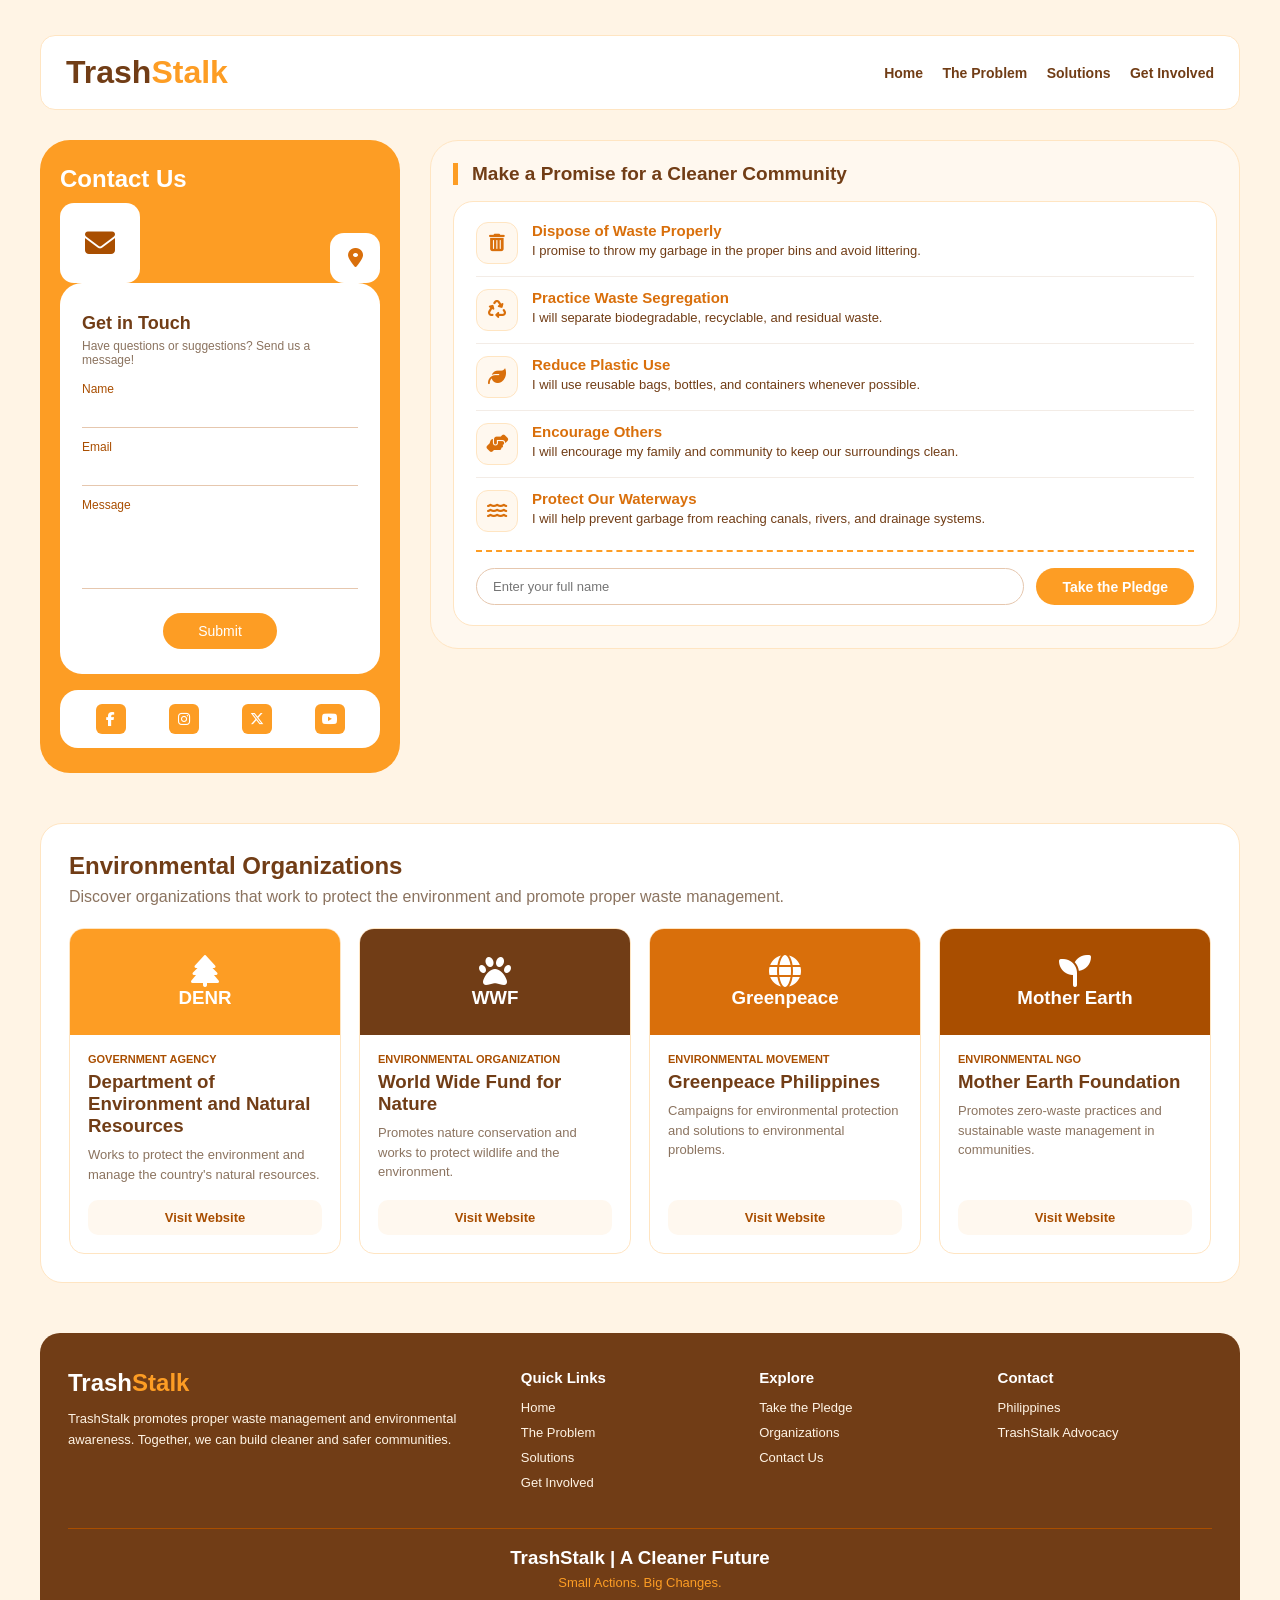
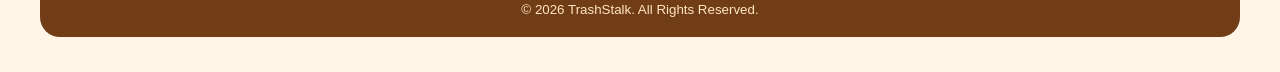
==== commit 102da431: "lahat" ====
--- a/contact.html
+++ b/contact.html
@@ -127,8 +127,9 @@
 
         .slide {
             width: 50%;
+            min-width: 50%;
             flex-shrink: 0;
-            padding: 40px 22px 25px;
+            padding: 30px 22px 25px;
         }
 
         .slide h2 {
@@ -310,10 +311,9 @@
             border-top: 2px dashed #FD9D24;
             display: flex;
             gap: 12px;
-            align-items: center;
-        }
-
-        .pledge-sign input[type="text"] {
+        }
+
+        .pledge-sign input {
             flex: 1;
             border: 1px solid #E6C7AE;
             border-radius: 20px;
@@ -323,11 +323,21 @@
             outline: none;
         }
 
-        .pledge-sign input:focus {
-            border-color: #FD9D24;
-        }
-
-        /* ORGANIZATIONS */
+        .pledge-btn {
+            padding: 10px 26px;
+            background-color: #FD9D24;
+            color: #FFFFFF;
+            border: none;
+            border-radius: 20px;
+            font-size: 14px;
+            font-weight: bold;
+            cursor: pointer;
+        }
+
+        .pledge-btn:hover {
+            background-color: #D96F0B;
+        }
+
         .organizations {
             margin-top: 50px;
             background-color: #FFFFFF;
@@ -632,20 +642,11 @@
 
                     </div>
 
-                    <!-- PLEDGE NAME INPUT -->
                     <div class="pledge-sign">
-
-                        <input
-                            type="text"
-                            id="pledgeName"
-                            name="pledgeName"
-                            placeholder="Enter your full name"
-                        >
-
-                    </div>
-
+                        <input type="text" id="pledgeName" placeholder="Enter your full name">
+                        <button type="button" class="pledge-btn">Take the Pledge</button>
+                    </div>
                 </div>
-
             </section>
 
         </div>
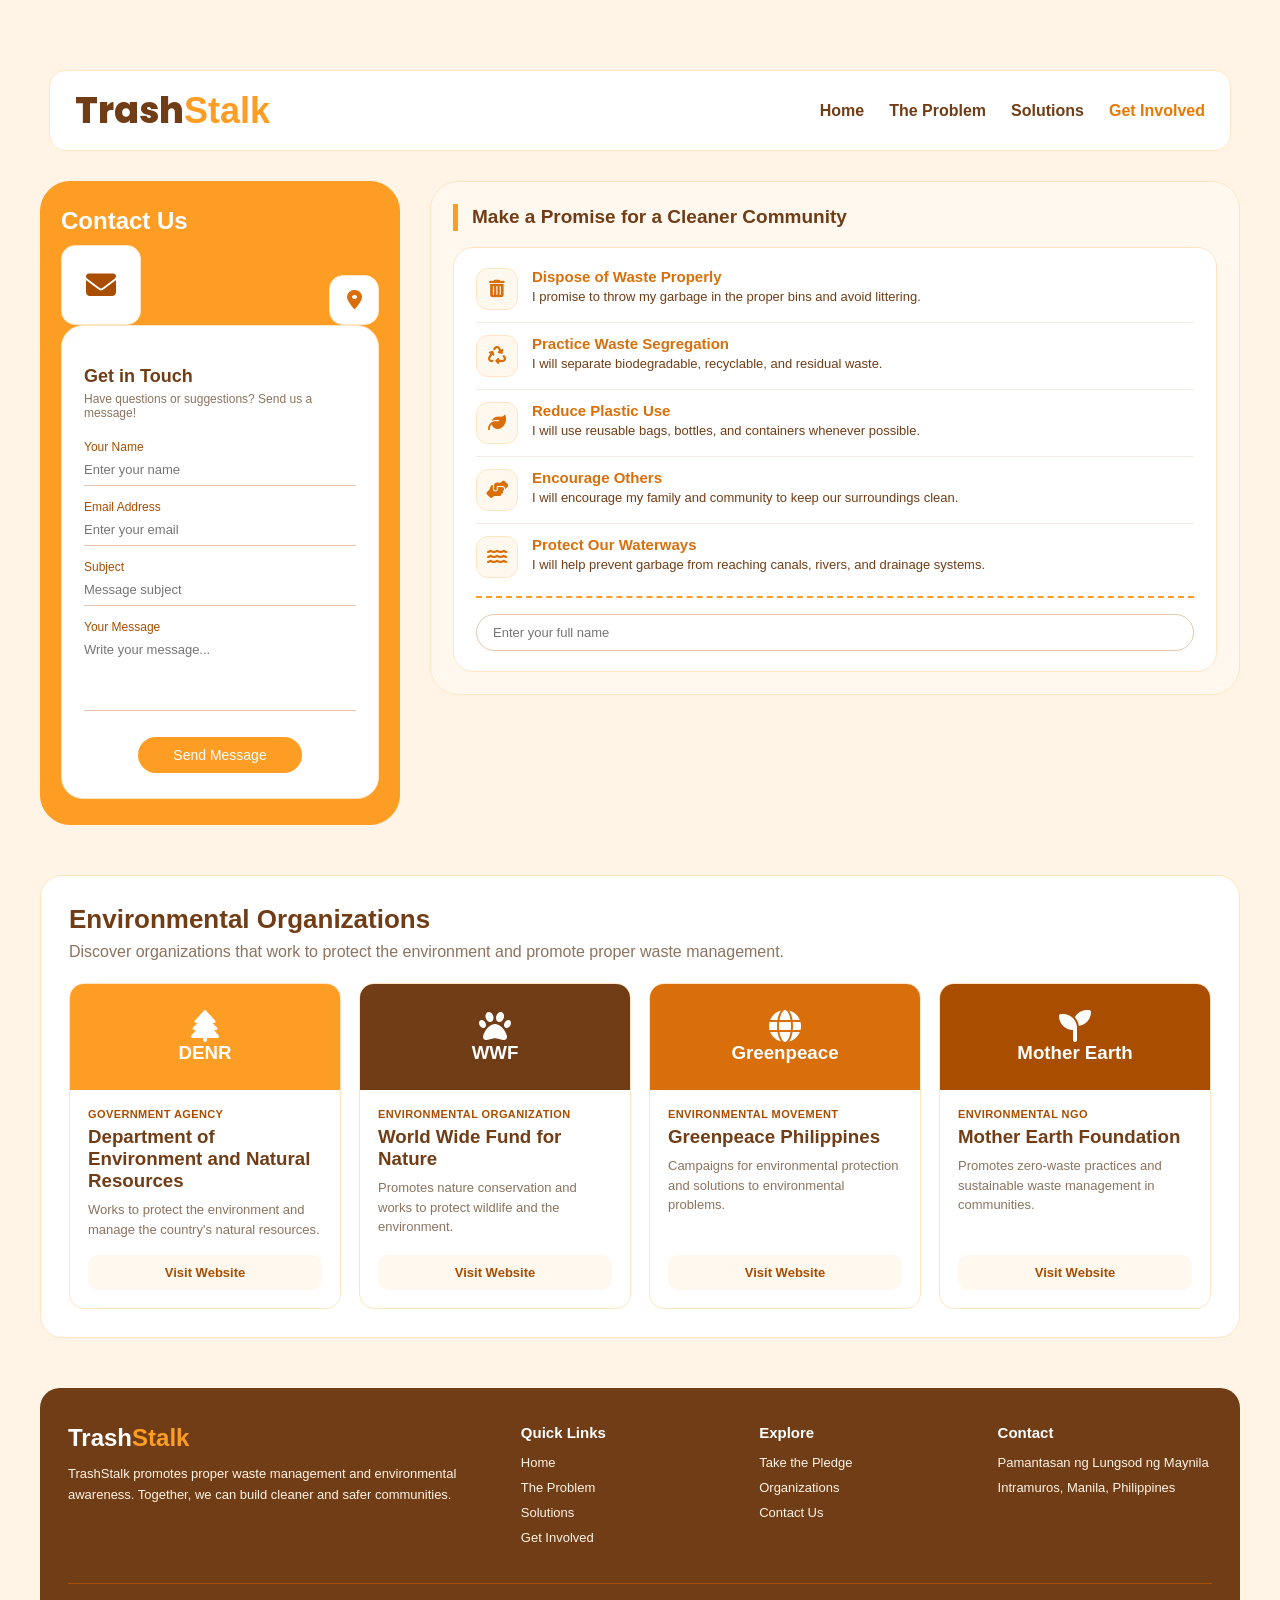
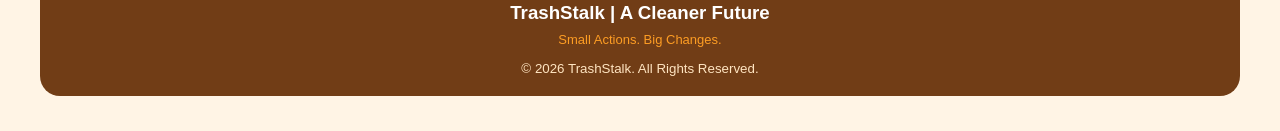
==== commit 6166ee6f: "updated solution tab nd revised css" ====
--- a/contact.html
+++ b/contact.html
@@ -1,10 +1,14 @@
 <!DOCTYPE html>
 <html lang="en">
+
 <head>
     <meta charset="UTF-8">
     <meta name="viewport" content="width=device-width, initial-scale=1.0">
+
     <title>TrashStalk | Get Involved</title>
+
     <link rel="stylesheet" href="https://cdnjs.cloudflare.com/ajax/libs/font-awesome/6.5.0/css/all.min.css">
+
     <style>
         * {
             box-sizing: border-box;
@@ -20,9 +24,11 @@
         body {
             background-color: #FFF4E5;
             color: #713D16;
+            min-height: 100vh;
             padding: 35px 25px;
         }
 
+        /* HEADER */
         header {
             max-width: 1200px;
             margin: auto;
@@ -35,6 +41,10 @@
             align-items: center;
         }
 
+        header h1 {
+            color: #713D16;
+        }
+
         header h1 span {
             color: #FD9D24;
         }
@@ -63,11 +73,14 @@
             margin-top: 30px;
         }
 
+        /* CONTACT SECTION */
         .card-container {
             width: 360px;
+            flex-shrink: 0;
             background-color: #FD9D24;
             padding: 25px 20px;
             border-radius: 30px;
+            border: 1px solid #FD9D24;
         }
 
         .contact-title {
@@ -85,6 +98,8 @@
             justify-content: space-between;
             align-items: flex-end;
             height: 70px;
+            position: relative;
+            z-index: 2;
         }
 
         .tab-icon {
@@ -98,11 +113,12 @@
             align-items: center;
             font-size: 20px;
             cursor: pointer;
-            transition: 0.3s;
-        }
-
-        #btn-contact:checked ~ .tabs label[for="btn-contact"],
-        #btn-map:checked ~ .tabs label[for="btn-map"] {
+            transition: 0.4s;
+            border: 1px solid #FFE5C2;
+        }
+
+        #btn-contact:checked~.tabs label[for="btn-contact"],
+        #btn-map:checked~.tabs label[for="btn-map"] {
             width: 80px;
             height: 80px;
             font-size: 30px;
@@ -113,26 +129,31 @@
             background-color: #FFFFFF;
             border-radius: 22px;
             overflow: hidden;
+            border: 1px solid #FFE5C2;
         }
 
         .slider-track {
             display: flex;
             width: 200%;
-            transition: transform 0.4s ease;
-        }
-
-        #btn-map:checked ~ .slider-window .slider-track {
+            transition: transform 0.5s ease;
+        }
+
+        #btn-contact:checked~.slider-window .slider-track {
+            transform: translateX(0);
+        }
+
+        #btn-map:checked~.slider-window .slider-track {
             transform: translateX(-50%);
         }
 
         .slide {
             width: 50%;
-            min-width: 50%;
             flex-shrink: 0;
-            padding: 30px 22px 25px;
+            padding: 40px 22px 25px;
         }
 
         .slide h2 {
+            color: #713D16;
             font-size: 18px;
             margin-bottom: 5px;
         }
@@ -140,14 +161,14 @@
         .slide p {
             color: #8B735F;
             font-size: 12px;
-            margin-bottom: 15px;
+            margin-bottom: 20px;
         }
 
         .slide form label {
             display: block;
             font-size: 12px;
             color: #A94E00;
-            margin-top: 12px;
+            margin-top: 14px;
         }
 
         .slide form input,
@@ -160,17 +181,16 @@
             outline: none;
             resize: none;
             color: #713D16;
-            background-color: transparent;
         }
 
         .slide form input:focus,
         .slide form textarea:focus {
-            border-bottom-color: #FD9D24;
+            border-bottom: 1px solid #FD9D24;
         }
 
         .submit-btn {
             display: block;
-            margin: 20px auto 0;
+            margin: 22px auto 0;
             padding: 10px 35px;
             background-color: #FD9D24;
             color: #FFFFFF;
@@ -184,7 +204,9 @@
             background-color: #D96F0B;
         }
 
+        /* MAP */
         .map-box {
+            margin-top: 15px;
             height: 270px;
             border-radius: 15px;
             overflow: hidden;
@@ -205,41 +227,23 @@
             background-color: #FFFFFF;
             padding: 10px;
             border-radius: 8px;
+            border: 1px solid #FFE5C2;
             font-size: 11px;
+            z-index: 1;
+        }
+
+        .map-label strong {
+            display: block;
+            color: #713D16;
         }
 
         .map-label span {
             display: block;
             color: #8B735F;
-            margin-top: 3px;
-        }
-
-        .socials {
-            background-color: #FFFFFF;
-            margin-top: 16px;
-            padding: 14px;
-            border-radius: 18px;
-            display: flex;
-            justify-content: space-around;
-        }
-
-        .socials a {
-            width: 30px;
-            height: 30px;
-            background-color: #FD9D24;
-            color: #FFFFFF;
-            border-radius: 6px;
-            display: flex;
-            justify-content: center;
-            align-items: center;
-            text-decoration: none;
-            font-size: 14px;
-        }
-
-        .socials a:hover {
-            background-color: #D96F0B;
-        }
-
+            margin-top: 4px;
+        }
+
+        /* PLEDGE SECTION */
         .pledge-container {
             flex: 1;
             background-color: #FFF8EF;
@@ -249,9 +253,11 @@
         }
 
         .pledge-main-title {
+            color: #713D16;
             border-left: 5px solid #FD9D24;
             padding-left: 14px;
             font-size: 19px;
+            line-height: 1.4;
             margin-bottom: 16px;
         }
 
@@ -270,6 +276,7 @@
 
         .pledge-item {
             display: flex;
+            align-items: flex-start;
             gap: 14px;
             padding-bottom: 12px;
             border-bottom: 1px solid #F3ECE6;
@@ -283,6 +290,7 @@
         .pledge-icon {
             width: 42px;
             height: 42px;
+            flex-shrink: 0;
             background-color: #FFF8EF;
             color: #D96F0B;
             border-radius: 12px;
@@ -291,7 +299,6 @@
             justify-content: center;
             align-items: center;
             font-size: 18px;
-            flex-shrink: 0;
         }
 
         .pledge-text h3 {
@@ -302,6 +309,7 @@
 
         .pledge-text p {
             font-size: 13px;
+            color: #713D16;
             line-height: 1.45;
         }
 
@@ -311,10 +319,12 @@
             border-top: 2px dashed #FD9D24;
             display: flex;
             gap: 12px;
+            align-items: center;
         }
 
         .pledge-sign input {
             flex: 1;
+            min-width: 0;
             border: 1px solid #E6C7AE;
             border-radius: 20px;
             padding: 10px 16px;
@@ -323,21 +333,11 @@
             outline: none;
         }
 
-        .pledge-btn {
-            padding: 10px 26px;
-            background-color: #FD9D24;
-            color: #FFFFFF;
-            border: none;
-            border-radius: 20px;
-            font-size: 14px;
-            font-weight: bold;
-            cursor: pointer;
-        }
-
-        .pledge-btn:hover {
-            background-color: #D96F0B;
-        }
-
+        .pledge-sign input:focus {
+            border-color: #FD9D24;
+        }
+
+        /* ORGANIZATIONS */
         .organizations {
             margin-top: 50px;
             background-color: #FFFFFF;
@@ -346,9 +346,15 @@
             border: 1px solid #FFE5C2;
         }
 
+        .organizations>h1 {
+            color: #713D16;
+            font-size: 26px;
+        }
+
         .section-description {
             color: #8B735F;
-            margin: 8px 0 22px;
+            margin-top: 8px;
+            margin-bottom: 22px;
         }
 
         .organization-list {
@@ -358,11 +364,17 @@
         }
 
         .organization-card {
+            background-color: #FFFFFF;
             border: 1px solid #FFE5C2;
             border-radius: 15px;
             overflow: hidden;
             display: flex;
             flex-direction: column;
+            transition: transform 0.2s ease;
+        }
+
+        .organization-card:hover {
+            transform: translateY(-3px);
         }
 
         .organization-heading {
@@ -371,10 +383,21 @@
             text-align: center;
         }
 
-        .denr { background-color: #FD9D24; }
-        .wwf { background-color: #713D16; }
-        .greenpeace { background-color: #D96F0B; }
-        .mother-earth { background-color: #A94E00; }
+        .denr {
+            background-color: #FD9D24;
+        }
+
+        .wwf {
+            background-color: #713D16;
+        }
+
+        .greenpeace {
+            background-color: #D96F0B;
+        }
+
+        .mother-earth {
+            background-color: #A94E00;
+        }
 
         .organization-info {
             padding: 18px;
@@ -388,10 +411,13 @@
             font-weight: bold;
             text-transform: uppercase;
             font-size: 11px;
+            letter-spacing: 0.4px;
         }
 
         .organization-info h3 {
-            margin: 6px 0 8px;
+            margin-top: 6px;
+            margin-bottom: 8px;
+            color: #713D16;
         }
 
         .organization-info p {
@@ -412,6 +438,7 @@
             font-size: 13px;
             font-weight: bold;
             text-decoration: none;
+            transition: 0.25s ease;
         }
 
         .organization-info a:hover {
@@ -419,6 +446,7 @@
             color: #FFFFFF;
         }
 
+        /* FOOTER */
         footer {
             max-width: 1200px;
             margin: 50px auto 0;
@@ -450,6 +478,7 @@
 
         .footer-links h3 {
             font-size: 15px;
+            color: #FFFFFF;
             margin-bottom: 14px;
         }
 
@@ -473,29 +502,40 @@
             padding-top: 18px;
         }
 
+        .footer-bottom h3 {
+            margin-bottom: 8px;
+        }
+
         .footer-bottom p {
             color: #FD9D24;
             font-size: 13px;
-            margin: 6px 0;
+            margin-bottom: 5px;
         }
 
         .footer-bottom small {
             display: block;
             color: #FFE5C2;
-            margin-top: 12px;
-        }
-
+            margin-top: 14px;
+        }
+
+        /* RESPONSIVENESS */
         @media (max-width: 900px) {
             .page-wrapper {
                 flex-direction: column;
             }
 
-            .card-container,
+            .card-container {
+                width: 100%;
+            }
+
             .pledge-container {
                 width: 100%;
             }
 
-            .organization-list,
+            .organization-list {
+                grid-template-columns: repeat(2, 1fr);
+            }
+
             .footer-content {
                 grid-template-columns: repeat(2, 1fr);
             }
@@ -509,243 +549,440 @@
             header {
                 flex-direction: column;
                 gap: 15px;
-            }
-
-            .pledge-item,
-            .pledge-sign,
-            .organization-list,
+                text-align: center;
+            }
+
+            nav a {
+                margin: 0 8px;
+            }
+
+            .pledge-container {
+                padding: 18px;
+            }
+
+            .pledge-card {
+                padding: 18px;
+            }
+
+            .pledge-item {
+                flex-direction: column;
+            }
+
+            .pledge-sign {
+                flex-direction: column;
+            }
+
+            .pledge-sign input {
+                width: 100%;
+            }
+
+            .organization-list {
+                grid-template-columns: 1fr;
+            }
+
             .footer-content {
                 grid-template-columns: 1fr;
-                flex-direction: column;
             }
         }
     </style>
+    <link rel="stylesheet" href="shared.css">
 </head>
-<body>
-
-    <header>
-        <h1>Trash<span>Stalk</span></h1>
-        <nav>
+
+<body class="ts-involved">
+
+    <div class="ts-navbar" role="navigation" aria-label="Main navigation">
+        <a class="ts-logo" href="index.html">Trash<span>Stalk</span></a>
+        <div class="ts-links">
             <a href="index.html">Home</a>
-            <a href="problem.html">The Problem</a>
-            <a href="solutions.html">Solutions</a>
-            <a href="get-involved.html">Get Involved</a>
-        </nav>
-    </header>
+            <a href="issue.html">The Problem</a>
+            <a href="solution.html">Solutions</a>
+            <a href="contact.html" aria-current="page">Get Involved</a>
+        </div>
+    </div>
+
 
     <main>
+
         <div class="page-wrapper">
 
             <section class="card-container" id="contact">
+
                 <h1 class="contact-title">Contact Us</h1>
 
                 <input type="radio" name="slider" id="btn-contact" checked>
                 <input type="radio" name="slider" id="btn-map">
 
                 <div class="tabs">
-                    <label for="btn-contact" class="tab-icon"><i class="fas fa-envelope"></i></label>
-                    <label for="btn-map" class="tab-icon"><i class="fas fa-map-marker-alt"></i></label>
+
+                    <label for="btn-contact" class="tab-icon">
+                        <i class="fas fa-envelope"></i>
+                    </label>
+
+                    <label for="btn-map" class="tab-icon">
+                        <i class="fas fa-map-marker-alt"></i>
+                    </label>
+
                 </div>
 
                 <div class="slider-window">
+
                     <div class="slider-track">
 
                         <div class="slide">
+
                             <h2>Get in Touch</h2>
-                            <p>Have questions or suggestions? Send us a message!</p>
-
-                            <form action="https://api.web3forms.com/submit" method="POST">
-                                <input type="hidden" name="access_key" value="c761d548-f47e-4f67-9a6d-1a9cb1a3ffc9">
-
-                                <label for="name">Name</label>
-                                <input type="text" id="name" name="name" required>
-
-                                <label for="email">Email</label>
-                                <input type="email" id="email" name="email" required>
-
-                                <label for="message">Message</label>
-                                <textarea id="message" name="message" rows="4" required></textarea>
-
-                                <button type="submit" class="submit-btn">Submit</button>
+
+                            <p>
+                                Have questions or suggestions?
+                                Send us a message!
+                            </p>
+
+                            <form action="mailto:trashstalk@example.com" method="post" enctype="text/plain">
+
+                                <label for="name">Your Name</label>
+                                <input type="text" id="name" name="Name" placeholder="Enter your name" required>
+
+                                <label for="email">Email Address</label>
+                                <input type="email" id="email" name="Email" placeholder="Enter your email" required>
+
+                                <label for="subject">Subject</label>
+                                <input type="text" id="subject" name="Subject" placeholder="Message subject" required>
+
+                                <label for="message">Your Message</label>
+                                <textarea id="message" name="Message" rows="4" placeholder="Write your message..."
+                                    required></textarea>
+
+                                <button type="submit" class="submit-btn">
+                                    Send Message
+                                </button>
+
                             </form>
+
                         </div>
 
                         <div class="slide">
+
                             <h2>Find Us Here</h2>
-                            <p>Visit us and learn more about our advocacy.</p>
+
+                            <p>
+                                Visit us and learn more about our advocacy.
+                            </p>
 
                             <div class="map-box">
+
                                 <div class="map-label">
                                     <strong>TrashStalk</strong>
-                                    <span>Philippines</span>
+                                    <span>Pamantasan ng Lungsod ng Maynila</span>
                                 </div>
-                                <iframe src="https://maps.google.com/maps?q=Manila%20City%20Philippines&t=&z=13&ie=UTF8&iwloc=&output=embed"></iframe>
-                            </div>
+
+                                <iframe
+                                    src="https://maps.google.com/maps?q=Pamantasan%20ng%20Lungsod%20ng%20Maynila&t=&z=15&ie=UTF8&iwloc=&output=embed"
+                                    loading="lazy" allowfullscreen>
+                                </iframe>
+
+                            </div>
+
                         </div>
 
                     </div>
                 </div>
 
-                <div class="socials">
-                    <a href="https://www.facebook.com/" target="_blank"><i class="fab fa-facebook-f"></i></a>
-                    <a href="https://www.instagram.com/" target="_blank"><i class="fab fa-instagram"></i></a>
-                    <a href="https://www.twitter.com/" target="_blank"><i class="fab fa-x-twitter"></i></a>
-                    <a href="https://www.youtube.com/" target="_blank"><i class="fab fa-youtube"></i></a>
-                </div>
             </section>
 
             <section class="pledge-container" id="pledge">
-                <h2 class="pledge-main-title">Make a Promise for a Cleaner Community</h2>
+
+                <h2 class="pledge-main-title">
+                    Make a Promise for a Cleaner Community
+                </h2>
 
                 <div class="pledge-card">
+
                     <div class="pledge-list">
 
                         <div class="pledge-item">
-                            <div class="pledge-icon"><i class="fas fa-trash-alt"></i></div>
+
+                            <div class="pledge-icon">
+                                <i class="fas fa-trash-alt"></i>
+                            </div>
+
                             <div class="pledge-text">
                                 <h3>Dispose of Waste Properly</h3>
-                                <p>I promise to throw my garbage in the proper bins and avoid littering.</p>
-                            </div>
+
+                                <p>
+                                    I promise to throw my garbage in the
+                                    proper bins and avoid littering.
+                                </p>
+                            </div>
+
                         </div>
 
                         <div class="pledge-item">
-                            <div class="pledge-icon"><i class="fas fa-recycle"></i></div>
+
+                            <div class="pledge-icon">
+                                <i class="fas fa-recycle"></i>
+                            </div>
+
                             <div class="pledge-text">
                                 <h3>Practice Waste Segregation</h3>
-                                <p>I will separate biodegradable, recyclable, and residual waste.</p>
-                            </div>
+
+                                <p>
+                                    I will separate biodegradable,
+                                    recyclable, and residual waste.
+                                </p>
+                            </div>
+
                         </div>
 
                         <div class="pledge-item">
-                            <div class="pledge-icon"><i class="fas fa-leaf"></i></div>
+
+                            <div class="pledge-icon">
+                                <i class="fas fa-leaf"></i>
+                            </div>
+
                             <div class="pledge-text">
                                 <h3>Reduce Plastic Use</h3>
-                                <p>I will use reusable bags, bottles, and containers whenever possible.</p>
-                            </div>
+
+                                <p>
+                                    I will use reusable bags, bottles,
+                                    and containers whenever possible.
+                                </p>
+                            </div>
+
                         </div>
 
                         <div class="pledge-item">
-                            <div class="pledge-icon"><i class="fas fa-hands-helping"></i></div>
+
+                            <div class="pledge-icon">
+                                <i class="fas fa-hands-helping"></i>
+                            </div>
+
                             <div class="pledge-text">
                                 <h3>Encourage Others</h3>
-                                <p>I will encourage my family and community to keep our surroundings clean.</p>
-                            </div>
+
+                                <p>
+                                    I will encourage my family and community
+                                    to keep our surroundings clean.
+                                </p>
+                            </div>
+
                         </div>
 
                         <div class="pledge-item">
-                            <div class="pledge-icon"><i class="fas fa-water"></i></div>
+
+                            <div class="pledge-icon">
+                                <i class="fas fa-water"></i>
+                            </div>
+
                             <div class="pledge-text">
                                 <h3>Protect Our Waterways</h3>
-                                <p>I will help prevent garbage from reaching canals, rivers, and drainage systems.</p>
-                            </div>
+
+                                <p>
+                                    I will help prevent garbage from reaching
+                                    canals, rivers, and drainage systems.
+                                </p>
+                            </div>
+
                         </div>
 
                     </div>
 
                     <div class="pledge-sign">
-                        <input type="text" id="pledgeName" placeholder="Enter your full name">
-                        <button type="button" class="pledge-btn">Take the Pledge</button>
-                    </div>
+
+                        <input type="text" id="pledgeName" name="pledgeName" placeholder="Enter your full name">
+
+                    </div>
+
                 </div>
+
             </section>
 
         </div>
 
         <section class="organizations" id="organizations">
+
             <h1>Environmental Organizations</h1>
-            <p class="section-description">Discover organizations that work to protect the environment and promote proper waste management.</p>
+
+            <p class="section-description">
+                Discover organizations that work to protect the environment
+                and promote proper waste management.
+            </p>
 
             <div class="organization-list">
+
                 <div class="organization-card">
+
                     <div class="organization-heading denr">
                         <i class="fas fa-tree fa-2x"></i>
                         <h3>DENR</h3>
                     </div>
+
                     <div class="organization-info">
+
                         <small>Government Agency</small>
-                        <h3>Department of Environment and Natural Resources</h3>
-                        <p>Works to protect the environment and manage the country's natural resources.</p>
-                        <a href="https://www.denr.gov.ph/" target="_blank">Visit Website</a>
-                    </div>
+
+                        <h3>
+                            Department of Environment and Natural Resources
+                        </h3>
+
+                        <p>
+                            Works to protect the environment and manage
+                            the country's natural resources.
+                        </p>
+
+                        <a href="https://www.denr.gov.ph/" target="_blank">
+                            Visit Website
+                        </a>
+
+                    </div>
+
                 </div>
 
                 <div class="organization-card">
+
                     <div class="organization-heading wwf">
                         <i class="fas fa-paw fa-2x"></i>
                         <h3>WWF</h3>
                     </div>
+
                     <div class="organization-info">
+
                         <small>Environmental Organization</small>
+
                         <h3>World Wide Fund for Nature</h3>
-                        <p>Promotes nature conservation and works to protect wildlife and the environment.</p>
-                        <a href="https://www.wwf.org.ph/" target="_blank">Visit Website</a>
-                    </div>
+
+                        <p>
+                            Promotes nature conservation and works to protect
+                            wildlife and the environment.
+                        </p>
+
+                        <a href="https://www.wwf.org.ph/" target="_blank">
+                            Visit Website
+                        </a>
+
+                    </div>
+
                 </div>
 
                 <div class="organization-card">
+
                     <div class="organization-heading greenpeace">
                         <i class="fas fa-globe fa-2x"></i>
                         <h3>Greenpeace</h3>
                     </div>
+
                     <div class="organization-info">
+
                         <small>Environmental Movement</small>
+
                         <h3>Greenpeace Philippines</h3>
-                        <p>Campaigns for environmental protection and solutions to environmental problems.</p>
-                        <a href="https://www.greenpeace.org/philippines/" target="_blank">Visit Website</a>
-                    </div>
+
+                        <p>
+                            Campaigns for environmental protection and
+                            solutions to environmental problems.
+                        </p>
+
+                        <a href="https://www.greenpeace.org/philippines/" target="_blank">
+                            Visit Website
+                        </a>
+
+                    </div>
+
                 </div>
 
                 <div class="organization-card">
+
                     <div class="organization-heading mother-earth">
                         <i class="fas fa-seedling fa-2x"></i>
                         <h3>Mother Earth</h3>
                     </div>
+
                     <div class="organization-info">
+
                         <small>Environmental NGO</small>
+
                         <h3>Mother Earth Foundation</h3>
-                        <p>Promotes zero-waste practices and sustainable waste management in communities.</p>
-                        <a href="https://www.motherearthphil.org/" target="_blank">Visit Website</a>
-                    </div>
+
+                        <p>
+                            Promotes zero-waste practices and sustainable
+                            waste management in communities.
+                        </p>
+
+                        <a href="https://www.motherearthphil.org/" target="_blank">
+                            Visit Website
+                        </a>
+
+                    </div>
+
                 </div>
+
             </div>
+
         </section>
+
     </main>
 
     <footer>
+
         <div class="footer-content">
+
             <div class="footer-about">
+
                 <h2>Trash<span>Stalk</span></h2>
-                <p>TrashStalk promotes proper waste management and environmental awareness. Together, we can build cleaner and safer communities.</p>
+
+                <p>
+                    TrashStalk promotes proper waste management and
+                    environmental awareness. Together, we can build
+                    cleaner and safer communities.
+                </p>
+
             </div>
 
             <div class="footer-links">
+
                 <h3>Quick Links</h3>
+
                 <a href="index.html">Home</a>
-                <a href="problem.html">The Problem</a>
-                <a href="solutions.html">Solutions</a>
-                <a href="get-involved.html">Get Involved</a>
+                <a href="issue.html">The Problem</a>
+                <a href="solution.html">Solutions</a>
+                <a href="contact.html">Get Involved</a>
+
             </div>
 
             <div class="footer-links">
+
                 <h3>Explore</h3>
+
                 <a href="#pledge">Take the Pledge</a>
                 <a href="#organizations">Organizations</a>
                 <a href="#contact">Contact Us</a>
+
             </div>
 
             <div class="footer-links">
+
                 <h3>Contact</h3>
-                <p>Philippines</p>
-                <p>TrashStalk Advocacy</p>
+
+                <p>Pamantasan ng Lungsod ng Maynila</p>
+                <p>Intramuros, Manila, Philippines</p>
+
             </div>
+
         </div>
 
         <div class="footer-bottom">
+
             <h3>TrashStalk | A Cleaner Future</h3>
+
             <p>Small Actions. Big Changes.</p>
-            <small>© 2026 TrashStalk. All Rights Reserved.</small>
+
+            <small>
+                © 2026 TrashStalk. All Rights Reserved.
+            </small>
+
         </div>
+
     </footer>
 
 </body>
+
 </html>
--- a/shared.css
+++ b/shared.css
@@ -0,0 +1,334 @@
+@import url('https://fonts.googleapis.com/css2?family=Poppins:wght@600;700;800&display=swap');
+
+:root {
+  --ts-cream: #FFF4E5;
+  --ts-orange: #FD9D24;
+  --ts-brown: #713D16;
+  --ts-border: #FFE5C2;
+}
+
+body {
+  background: var(--ts-cream);
+  color: var(--ts-brown);
+}
+
+.ts-navbar {
+  width: calc(100% - 48px);
+  max-width: 1200px;
+  margin: 35px auto 30px;
+  padding: 18px 25px;
+  background: white;
+  border: 1px solid var(--ts-border);
+  border-radius: 16px;
+  display: flex;
+  align-items: center;
+  justify-content: space-between;
+  gap: 20px;
+  font-family: Arial, sans-serif;
+  box-sizing: border-box;
+}
+
+.ts-navbar .ts-logo {
+  color: var(--ts-brown);
+  font-family: 'Poppins', sans-serif;
+  font-size: 36px;
+  font-weight: 800;
+  line-height: 1.2;
+  text-decoration: none;
+  white-space: nowrap;
+}
+
+.ts-navbar .ts-logo span {
+  color: var(--ts-orange);
+}
+
+.ts-navbar .ts-links {
+  display: flex;
+  gap: 25px;
+  align-items: center;
+  flex-wrap: wrap;
+}
+
+.ts-navbar .ts-links a {
+  margin: 0;
+  color: var(--ts-brown);
+  text-decoration: none;
+  font-size: 16px;
+  font-weight: 700;
+}
+
+.ts-navbar .ts-links a:hover,
+.ts-navbar .ts-links a[aria-current="page"] {
+  color: #E87800;
+}
+
+.ts-page-heading {
+  max-width: 1200px;
+  margin: 0 auto 20px;
+  padding: 0 24px;
+}
+
+.ts-page-heading h1 {
+  font-family: 'Poppins', sans-serif;
+  font-size: clamp(28px, 4vw, 42px);
+  margin: 0 0 8px;
+}
+
+.ts-page-heading p {
+  font-family: Arial, sans-serif;
+  font-size: 17px;
+  line-height: 1.7;
+}
+
+.ts-page-heading--with-image {
+  display: grid;
+  grid-template-columns: minmax(0, 1fr) auto;
+  align-items: center;
+  gap: 32px;
+}
+
+.ts-page-heading-image {
+  display: block;
+  width: clamp(150px, 20vw, 220px);
+  height: auto;
+  justify-self: end;
+  border-radius: 20px;
+  box-shadow: 0 10px 30px rgba(113, 61, 22, .18);
+}
+
+.ts-solution-main {
+  max-width: 1200px;
+  margin: 0 auto 60px;
+  padding: 0 24px;
+  font-family: Arial, sans-serif;
+}
+
+.ts-feature {
+  display: grid;
+  grid-template-columns: 1fr 1fr;
+  align-items: center;
+  gap: 32px;
+  padding: 30px;
+  margin: 20px 0;
+  border: 1px solid var(--ts-border);
+  border-radius: 24px;
+  background: #fffaf4;
+}
+
+.ts-feature:nth-child(even) .ts-feature-visual {
+  order: 2;
+}
+
+.ts-feature h2 {
+  color: var(--ts-brown);
+  font-size: 27px;
+  margin: 0 0 12px;
+}
+
+.ts-feature p {
+  font-size: 17px;
+  line-height: 1.7;
+}
+
+.ts-feature-visual {
+  min-height: 260px;
+  background: #ffdfb6;
+  border-radius: 20px;
+  display: flex;
+  align-items: center;
+  justify-content: center;
+  padding: 18px;
+  color: #884009;
+  border: 1px solid var(--ts-border);
+  overflow: hidden;
+}
+
+.ts-feature-visual img {
+  display: block;
+  width: auto;
+  max-width: 100%;
+  max-height: 520px;
+  height: auto;
+  border-radius: 14px;
+  box-shadow: 0 10px 30px rgba(113, 61, 22, .18);
+}
+
+.ts-feature-visual--pair {
+  display: grid;
+  grid-template-columns: repeat(2, minmax(0, 1fr));
+  gap: 12px;
+}
+
+.ts-feature-visual--pair img {
+  width: 100%;
+  max-height: 420px;
+  object-fit: contain;
+}
+
+@keyframes ts-pan-in-left {
+  0% {
+    transform: perspective(1000px) rotateY(-9deg) rotateZ(-2deg) translateX(-46px) scale(1.18);
+  }
+
+  70% {
+    transform: perspective(1000px) rotateY(1.5deg) rotateZ(.3deg) translateX(5px) scale(.99);
+  }
+
+  100% {
+    transform: perspective(1000px) rotateY(0) rotateZ(0) translateX(0) scale(1);
+  }
+}
+
+@keyframes ts-pan-in-right {
+  0% {
+    transform: perspective(1000px) rotateY(9deg) rotateZ(2deg) translateX(46px) scale(1.18);
+  }
+
+  70% {
+    transform: perspective(1000px) rotateY(-1.5deg) rotateZ(-.3deg) translateX(-5px) scale(.99);
+  }
+
+  100% {
+    transform: perspective(1000px) rotateY(0) rotateZ(0) translateX(0) scale(1);
+  }
+}
+
+.ts-animate-ready .ts-feature.is-visible .ts-feature-visual img {
+  animation: ts-pan-in-left 1.05s cubic-bezier(.2, .8, .2, 1) forwards;
+}
+
+.ts-animate-ready .ts-feature:nth-child(even).is-visible .ts-feature-visual img {
+  animation-name: ts-pan-in-right;
+}
+
+.ts-animate-ready .ts-feature-visual--pair img:nth-child(2) {
+  animation-delay: .14s;
+}
+
+.ts-animate-ready .ts-home .photo-card.is-visible img {
+  animation: ts-pan-in-left 1.05s cubic-bezier(.2, .8, .2, 1) forwards;
+}
+
+.ts-animate-ready .ts-home .bottom-photo.is-visible img {
+  animation-name: ts-pan-in-right;
+  animation-delay: .14s;
+}
+
+.ts-animate-ready .ts-page-heading-image {
+  animation: ts-pan-in-right 1.05s cubic-bezier(.2, .8, .2, 1) forwards;
+}
+
+@media(prefers-reduced-motion:reduce) {
+
+  .ts-animate-ready .ts-feature-visual img,
+  .ts-animate-ready .ts-home .photo-card img,
+  .ts-animate-ready .ts-page-heading-image {
+    opacity: 1;
+    animation: none;
+  }
+}
+
+.ts-feature-visual strong {
+  font-size: 24px;
+}
+
+.ts-feature-visual small {
+  margin-top: 12px;
+}
+
+.ts-footer {
+  text-align: center;
+  padding: 25px;
+  font: 14px Arial, sans-serif;
+  color: var(--ts-brown);
+}
+
+body.ts-home {
+  display: block;
+}
+
+.ts-home .main-content {
+  width: 100%;
+}
+
+.ts-home .site-footer {
+  margin-top: 30px;
+}
+
+.ts-problem>.container>header {
+  background: #fffaf4;
+  color: var(--ts-brown);
+  border: 1px solid var(--ts-border);
+  border-bottom: 0;
+  padding: 22px;
+}
+
+.ts-problem>.container>header h1,
+.ts-problem>.container>header h2 {
+  color: var(--ts-brown);
+}
+
+.ts-problem>.container>header h1 {
+  font-family: 'Poppins', sans-serif;
+}
+
+.ts-problem>.container>header .header-line {
+  background: var(--ts-orange);
+}
+
+@media(max-width:760px) {
+  .ts-navbar {
+    flex-direction: column;
+    text-align: center;
+    margin: 16px auto 24px;
+    padding: 18px 12px;
+  }
+
+  .ts-navbar .ts-logo {
+    font-size: 30px;
+  }
+
+  .ts-navbar .ts-links {
+    justify-content: center;
+    gap: 12px 18px;
+  }
+
+  .ts-navbar .ts-links a {
+    font-size: 14px;
+  }
+
+  .ts-feature {
+    grid-template-columns: 1fr;
+    padding: 20px;
+  }
+
+  .ts-feature:nth-child(even) .ts-feature-visual {
+    order: 0;
+  }
+
+  .ts-feature-visual {
+    padding: 14px;
+  }
+
+  .ts-feature-visual img {
+    max-height: 460px;
+  }
+
+  .ts-feature-visual--pair {
+    gap: 8px;
+  }
+
+  .ts-feature-visual--pair img {
+    max-height: 360px;
+  }
+
+  .ts-page-heading--with-image {
+    grid-template-columns: 1fr;
+    gap: 18px;
+  }
+
+  .ts-page-heading-image {
+    width: min(180px, 100%);
+    justify-self: center;
+  }
+}
